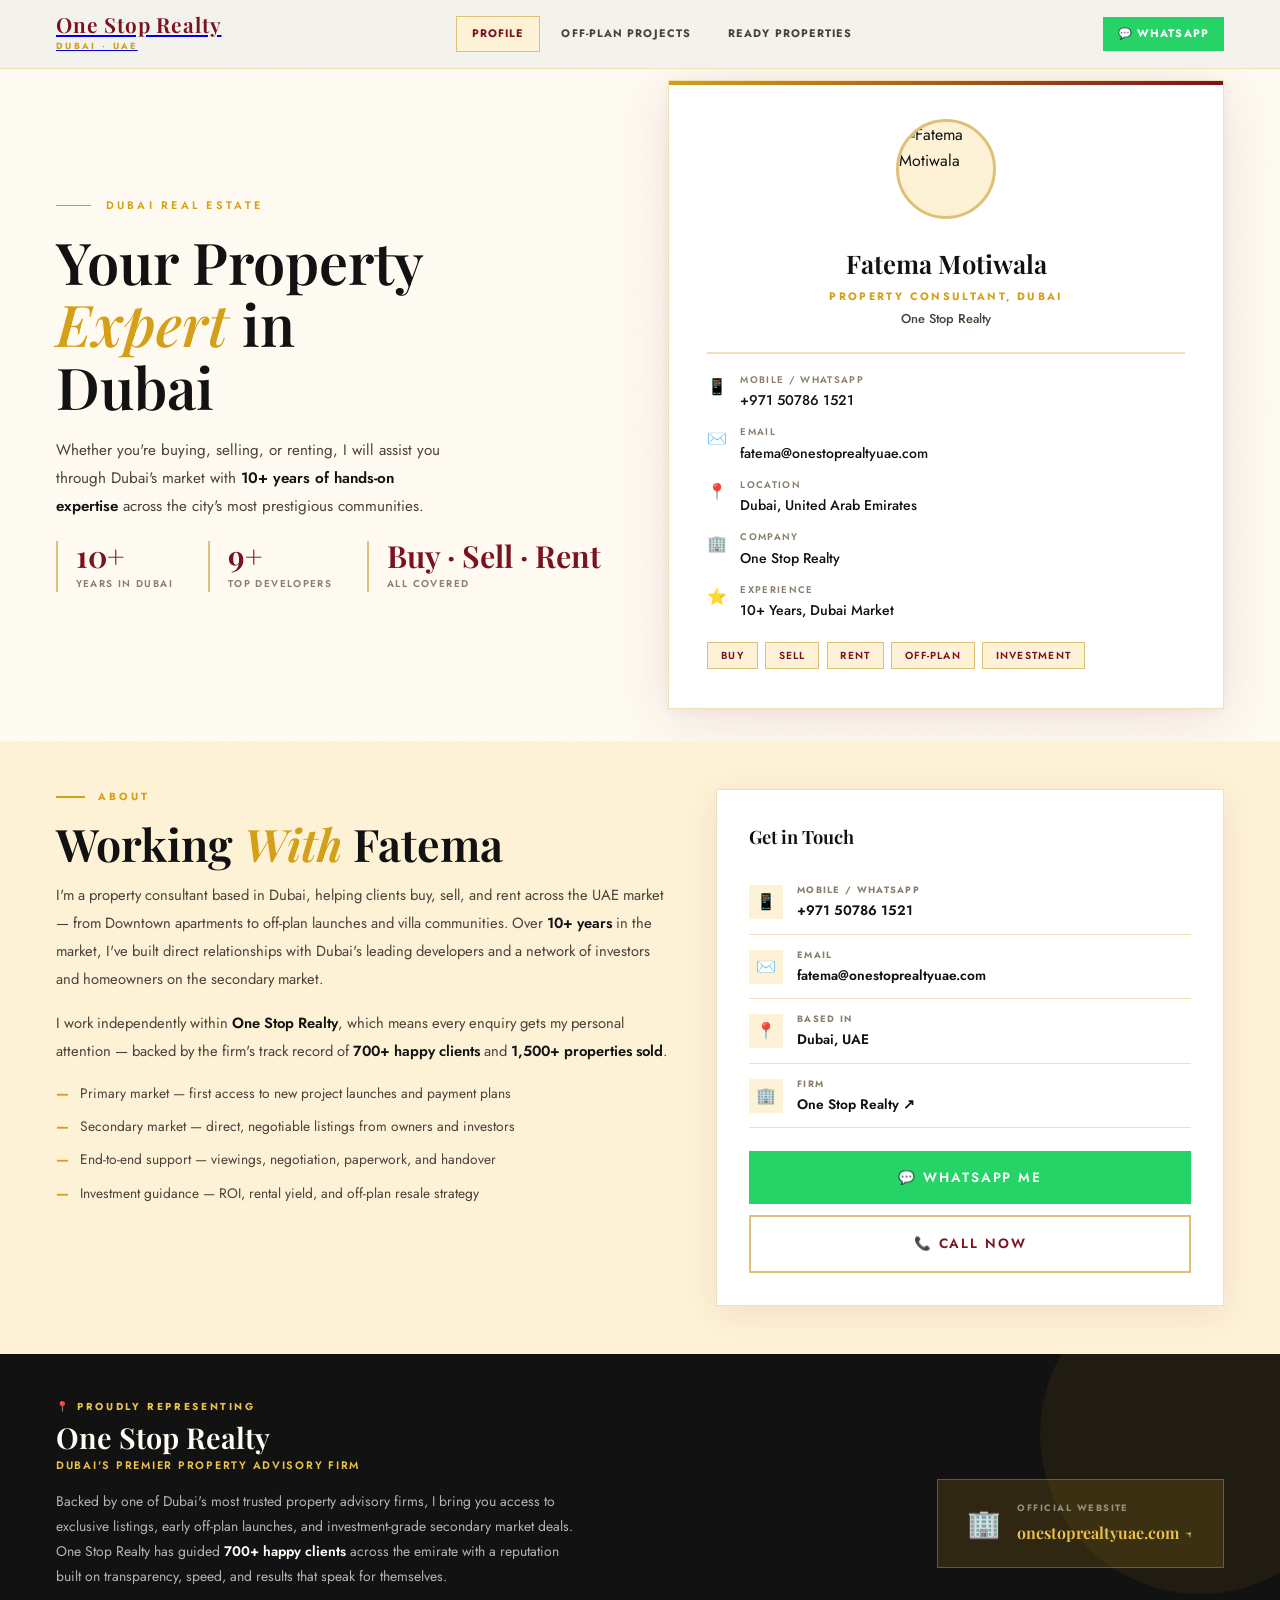
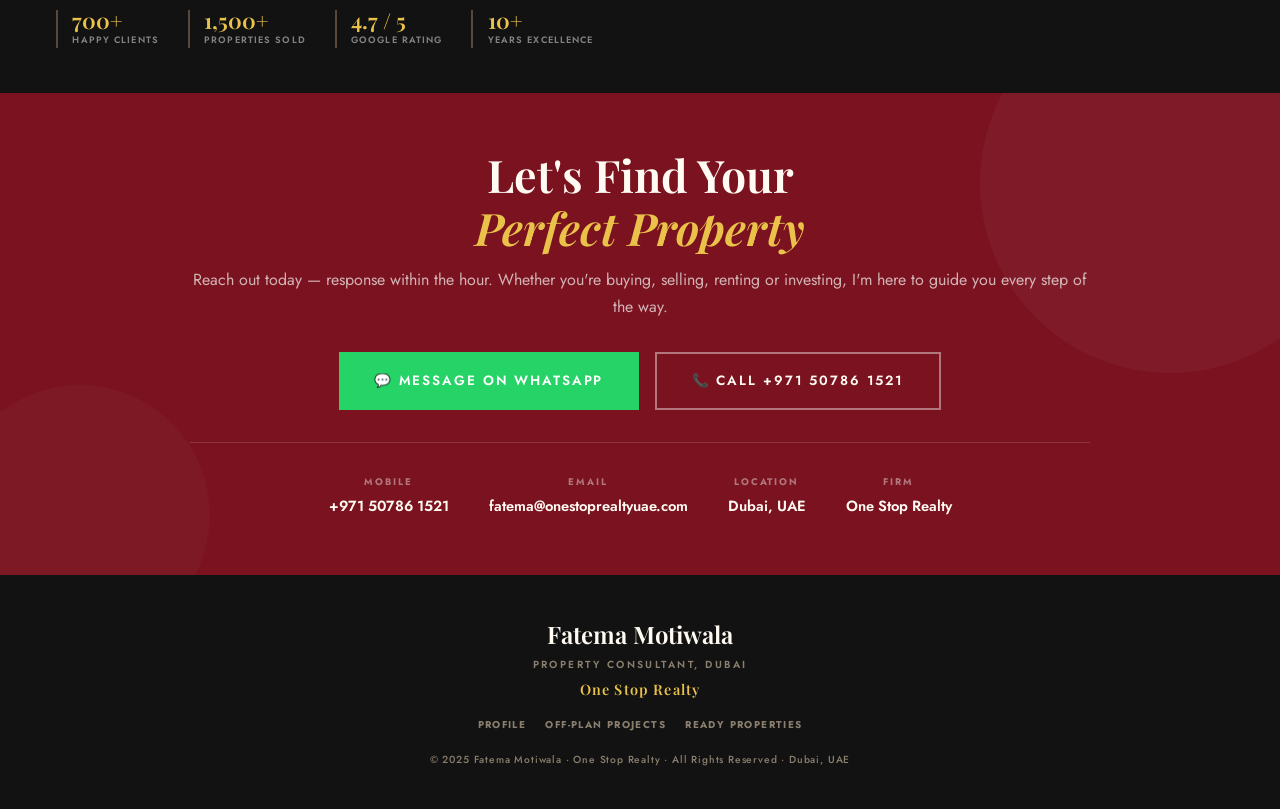
==== index.html @ 4e7e7cf7 "index.html" ====
<!DOCTYPE html>
<html lang="en">
<head>
<meta charset="UTF-8"/>
<meta name="viewport" content="width=device-width, initial-scale=1.0"/>
<title>Fatema Motiwala | Property Consultant, Dubai</title>
<link rel="stylesheet" href="styles.css"/>
</head>
<body>

<!-- NAV -->
<nav>
  <a href="index.html" class="nav-brand">
    <span class="nav-brand-name">One Stop Realty</span>
    <span class="nav-brand-sub">Dubai · UAE</span>
  </a>
  <ul class="nav-links">
    <li><a href="index.html" class="active">Profile</a></li>
    <li><a href="offplan.html">Off-Plan Projects</a></li>
    <li><a href="secondary.html">Ready Properties</a></li>
  </ul>
  <a href="https://wa.me/971507861521" target="_blank" class="nav-wa">💬 WhatsApp</a>
</nav>

<!-- HERO -->
<section style="position:relative;z-index:1;">
  <div class="hero">
    <div class="hero-left">
      <div class="eyebrow"><span class="eyebrow-line"></span>Dubai Real Estate</div>
      <h1>Your Property<br><em>Expert</em> in<br>Dubai</h1>
      <p class="hero-desc">
        Whether you're buying, selling, or renting, I will assist you through Dubai's market with
        <strong>10+ years of hands-on expertise</strong> across the city's most prestigious communities.
      </p>
      <div class="hero-stats">
        <div class="stat">
          <div class="stat-val">10+</div>
          <div class="stat-lbl">Years in Dubai</div>
        </div>
        <div class="stat">
          <div class="stat-val">9+</div>
          <div class="stat-lbl">Top Developers</div>
        </div>
        <div class="stat">
          <div class="stat-val">Buy · Sell · Rent</div>
          <div class="stat-lbl">All Covered</div>
        </div>
      </div>
    </div>
    <div class="profile-card">
      <div class="photo-wrap">
        <div class="photo-circle">
          <img src="FM 1.jpg" alt="Fatema Motiwala"/>
        </div>
      </div>
      <div class="card-name">Fatema Motiwala</div>
      <div class="card-title">Property Consultant, Dubai</div>
      <div class="card-company">One Stop Realty</div>
      <div class="card-divider"></div>
      <div class="card-row">
        <div class="card-icon">📱</div>
        <div>
          <div class="card-row-label">Mobile / WhatsApp</div>
          <div class="card-row-val"><a href="tel:+971507861521">+971 50786 1521</a></div>
        </div>
      </div>
      <div class="card-row">
        <div class="card-icon">✉️</div>
        <div>
          <div class="card-row-label">Email</div>
          <div class="card-row-val"><a href="mailto:fatema@onestoprealtyuae.com">fatema@onestoprealtyuae.com</a></div>
        </div>
      </div>
      <div class="card-row">
        <div class="card-icon">📍</div>
        <div>
          <div class="card-row-label">Location</div>
          <div class="card-row-val">Dubai, United Arab Emirates</div>
        </div>
      </div>
      <div class="card-row">
        <div class="card-icon">🏢</div>
        <div>
          <div class="card-row-label">Company</div>
          <div class="card-row-val">One Stop Realty</div>
        </div>
      </div>
      <div class="card-row">
        <div class="card-icon">⭐</div>
        <div>
          <div class="card-row-label">Experience</div>
          <div class="card-row-val">10+ Years, Dubai Market</div>
        </div>
      </div>
      <div class="spec-row">
        <span class="spec-tag">Buy</span>
        <span class="spec-tag">Sell</span>
        <span class="spec-tag">Rent</span>
        <span class="spec-tag">Off-Plan</span>
        <span class="spec-tag">Investment</span>
      </div>
    </div>
  </div>
</section>

<!-- ABOUT + CONTACT DETAIL -->
<div class="section-outer about-section">
  <div class="section-inner">
    <div class="about-grid">
      <div class="about-text">
        <div class="sec-eyebrow">About</div>
        <h2>Working <em>With</em> Fatema</h2>
        <p>I'm a property consultant based in Dubai, helping clients buy, sell, and rent across the UAE market — from Downtown apartments to off-plan launches and villa communities. Over <strong>10+ years</strong> in the market, I've built direct relationships with Dubai's leading developers and a network of investors and homeowners on the secondary market.</p>
        <p>I work independently within <strong>One Stop Realty</strong>, which means every enquiry gets my personal attention — backed by the firm's track record of <strong>700+ happy clients</strong> and <strong>1,500+ properties sold</strong>.</p>
        <ul class="about-list">
          <li>Primary market — first access to new project launches and payment plans</li>
          <li>Secondary market — direct, negotiable listings from owners and investors</li>
          <li>End-to-end support — viewings, negotiation, paperwork, and handover</li>
          <li>Investment guidance — ROI, rental yield, and off-plan resale strategy</li>
        </ul>
      </div>
      <div class="contact-card">
        <div class="contact-card-title">Get in Touch</div>
        <div class="contact-card-row">
          <div class="contact-card-icon">📱</div>
          <div>
            <div class="contact-card-label">Mobile / WhatsApp</div>
            <div class="contact-card-val"><a href="tel:+971507861521">+971 50786 1521</a></div>
          </div>
        </div>
        <div class="contact-card-row">
          <div class="contact-card-icon">✉️</div>
          <div>
            <div class="contact-card-label">Email</div>
            <div class="contact-card-val"><a href="mailto:fatema@onestoprealtyuae.com">fatema@onestoprealtyuae.com</a></div>
          </div>
        </div>
        <div class="contact-card-row">
          <div class="contact-card-icon">📍</div>
          <div>
            <div class="contact-card-label">Based In</div>
            <div class="contact-card-val">Dubai, UAE</div>
          </div>
        </div>
        <div class="contact-card-row">
          <div class="contact-card-icon">🏢</div>
          <div>
            <div class="contact-card-label">Firm</div>
            <div class="contact-card-val"><a href="https://onestoprealtyuae.com/about-us/" target="_blank" rel="noopener">One Stop Realty ↗</a></div>
          </div>
        </div>
        <div class="contact-card-btns">
          <a href="https://wa.me/971507861521?text=Hey%20Fatema!%20Found%20your%20profile%20%E2%80%94%20I%20think%20you're%20the%20right%20guy%20to%20find%20my%20dream%20home%20in%20Dubai!" target="_blank" class="btn-wa-lg" style="justify-content:center;">💬 WhatsApp Me</a>
          <a href="tel:+971507861521" class="btn-call-lg" style="justify-content:center;border-color:var(--border2);color:var(--mocha);">📞 Call Now</a>
        </div>
      </div>
    </div>
  </div>
</div>

<!-- COMPANY STRIP -->
<div class="nh-strip-outer">
  <div class="nh-strip-inner">
    <div class="nh-strip-left">
      <div class="nh-strip-eyebrow">📍 Proudly Representing</div>
      <div class="nh-strip-name">One Stop Realty</div>
      <div class="nh-strip-tagline">Dubai's Premier Property Advisory Firm</div>
      <p class="nh-strip-desc">
        Backed by one of Dubai's most trusted property advisory firms, I bring you access to exclusive listings, early off-plan launches, and investment-grade secondary market deals. One Stop Realty has guided <strong>700+ happy clients</strong> across the emirate with a reputation built on transparency, speed, and results that speak for themselves.
      </p>
      <div class="nh-strip-stats">
        <div class="nh-stat"><span class="nh-stat-val">700+</span><span class="nh-stat-lbl">Happy Clients</span></div>
        <div class="nh-stat"><span class="nh-stat-val">1,500+</span><span class="nh-stat-lbl">Properties Sold</span></div>
        <div class="nh-stat"><span class="nh-stat-val">4.7 / 5</span><span class="nh-stat-lbl">Google Rating</span></div>
        <div class="nh-stat"><span class="nh-stat-val">10+</span><span class="nh-stat-lbl">Years Excellence</span></div>
      </div>
    </div>
    <div>
      <a href="https://onestoprealtyuae.com/about-us/" target="_blank" rel="noopener" class="nh-strip-cta">
        <span class="nh-cta-icon">🏢</span>
        <div>
          <div class="nh-cta-label">Official Website</div>
          <div class="nh-cta-link">onestoprealtyuae.com ↗</div>
        </div>
      </a>
    </div>
  </div>
</div>

<!-- CONTACT -->
<div class="contact-strip" id="contact">
  <div class="contact-inner">
    <h2>Let's Find Your<br><em>Perfect Property</em></h2>
    <p>Reach out today — response within the hour. Whether you're buying, selling, renting or investing, I'm here to guide you every step of the way.</p>
    <div class="contact-btns">
      <a href="https://wa.me/971507861521?text=Hey%20Fatema!%20Found%20your%20profile%20%E2%80%94%20I%20think%20you're%20the%20right%20guy%20to%20find%20my%20dream%20home%20in%20Dubai!" target="_blank" class="btn-wa-lg">💬 Message on WhatsApp</a>
      <a href="tel:+971507861521" class="btn-call-lg">📞 Call +971 50786 1521</a>
    </div>
    <div class="contact-details-row">
      <div class="contact-detail-item">
        <div class="contact-detail-label">Mobile</div>
        <div class="contact-detail-val">+971 50786 1521</div>
      </div>
      <div class="contact-detail-item">
        <div class="contact-detail-label">Email</div>
        <div class="contact-detail-val">fatema@onestoprealtyuae.com</div>
      </div>
      <div class="contact-detail-item">
        <div class="contact-detail-label">Location</div>
        <div class="contact-detail-val">Dubai, UAE</div>
      </div>
      <div class="contact-detail-item">
        <div class="contact-detail-label">Firm</div>
        <div class="contact-detail-val">One Stop Realty</div>
      </div>
    </div>
  </div>
</div>

<!-- FOOTER -->
<footer>
  <div class="footer-name">Fatema Motiwala</div>
  <div class="footer-role">Property Consultant, Dubai</div>
  <div class="footer-company">One Stop Realty</div>
  <div class="footer-links">
    <a href="index.html">Profile</a>
    <a href="offplan.html">Off-Plan Projects</a>
    <a href="secondary.html">Ready Properties</a>
  </div>
  <div class="footer-copy">© 2025 Fatema Motiwala · One Stop Realty · All Rights Reserved · Dubai, UAE</div>
</footer>

<!-- MOBILE STICKY BUTTONS -->
<div class="mobile-sticky">
  <a href="https://wa.me/971507861521?text=Hey%20Fatema!%20Found%20your%20profile%20%E2%80%94%20I%20think%20you're%20the%20right%20guy%20to%20find%20my%20dream%20home%20in%20Dubai!" target="_blank" class="mob-btn mob-btn-wa">💬 WhatsApp</a>
  <a href="tel:+971507861521" class="mob-btn mob-btn-call">📞 Call</a>
</div>

</body>
</html>
---- styles.css ----
@import url('https://fonts.googleapis.com/css2?family=Playfair+Display:ital,wght@0,500;0,600;0,700;0,800;1,500;1,600&family=Jost:wght@400;500;600;700&display=swap');

:root {
  --bg:       #FFFBF2;
  --bg2:      #FDF1D6;
  --bg3:      #F8E2AC;
  --card:     #FFFFFF;
  --mocha:    #7A1220;
  --mocha2:   #570C17;
  --bronze:   #D4A017;
  --bronze2:  #EAC24A;
  --taupe:    #4A4238;
  --espresso: #121212;
  --sand:     #8A7F6E;
  --border:   #EFE0B8;
  --border2:  #DEC177;
  --text:     #121212;
  --muted:    #4A4238;
  --ready:    #B8860B;
  --offplan:  #7A1220;
}
*, *::before, *::after { box-sizing: border-box; margin: 0; padding: 0; }
html { scroll-behavior: smooth; }
body {
  background: var(--bg);
  color: var(--text);
  font-family: 'Jost', sans-serif;
  font-weight: 400;
  overflow-x: hidden;
  line-height: 1.6;
}
body::before {
  content: '';
  position: fixed; inset: 0; z-index: 0;
  background-image: url("data:image/svg+xml,%3Csvg xmlns='http://www.w3.org/2000/svg' width='300' height='300'%3E%3Cfilter id='n'%3E%3CfeTurbulence type='fractalNoise' baseFrequency='0.75' numOctaves='4' stitchTiles='stitch'/%3E%3C/filter%3E%3Crect width='300' height='300' filter='url(%23n)' opacity='0.02'/%3E%3C/svg%3E");
  pointer-events: none;
}

/* ── NAV ── */
nav {
  position: fixed; top: 0; left: 0; right: 0; z-index: 200;
  display: flex; justify-content: space-between; align-items: center;
  padding: 0.9rem 3.5rem;
  background: rgba(244,242,237,0.96);
  backdrop-filter: blur(16px);
  border-bottom: 1.5px solid var(--border);
  gap: 1rem;
}
.nav-brand { display: flex; flex-direction: column; }
.nav-brand-name {
  font-family: 'Playfair Display', serif;
  font-size: 1.3rem; font-weight: 650;
  color: var(--mocha); letter-spacing: 0.04em; line-height: 1;
  text-decoration: none;
}
.nav-brand-sub {
  font-size: 0.56rem; letter-spacing: 0.26em; text-transform: uppercase;
  color: var(--bronze); margin-top: 4px; font-weight: 700;
}
.nav-links {
  display: flex; align-items: center; gap: 0.4rem;
  list-style: none;
}
.nav-links a {
  display: inline-block;
  font-size: 0.68rem; letter-spacing: 0.1em; text-transform: uppercase;
  font-weight: 700; color: var(--taupe); text-decoration: none;
  padding: 0.5rem 0.9rem; border: 1.5px solid transparent;
  transition: all 0.2s; white-space: nowrap;
}
.nav-links a:hover { color: var(--bronze); }
.nav-links a.active {
  color: var(--mocha); border-color: var(--border2); background: var(--bg2);
}
.nav-wa {
  display: inline-flex; align-items: center; gap: 0.4rem;
  background: #25D366; color: #fff !important;
  padding: 0.5rem 0.95rem !important; text-decoration: none;
  font-size: 0.68rem; letter-spacing: 0.1em; text-transform: uppercase;
  font-weight: 700; border: none !important;
}
.nav-toggle { display: none; }

/* ── PAGE HEADER (non-hero pages) ── */
.page-header {
  max-width: 1280px; margin: 0 auto;
  padding: 7rem 3.5rem 1.5rem;
  text-align: center; position: relative; z-index: 1;
}
.page-header .eyebrow { justify-content: center; }
.page-header h1 {
  font-family: 'Playfair Display', serif;
  font-size: clamp(2.1rem, 4.5vw, 3.2rem);
  font-weight: 600; color: var(--espresso); margin-bottom: 0.8rem; line-height: 1.12;
}
.page-header h1 em { font-style: italic; color: var(--bronze); font-weight: 550; }
.page-header p {
  font-size: 0.92rem; color: var(--taupe); max-width: 560px; margin: 0 auto;
  line-height: 1.85;
}

/* ── HERO ── */
.hero {
  display: grid; grid-template-columns: 1fr 1fr;
  padding: 5rem 3.5rem 2rem;
  gap: 3.5rem; max-width: 1280px; margin: 0 auto;
  align-items: center; position: relative; z-index: 1;
}
.hero-left { display: flex; flex-direction: column; }
.eyebrow {
  display: flex; align-items: center; gap: 0.9rem;
  font-size: 0.68rem; letter-spacing: 0.3em; text-transform: uppercase;
  color: var(--bronze); margin-bottom: 1rem; font-weight: 600;
  animation: fadeUp 0.7s 0.1s ease both;
}
.eyebrow-line { width: 2.2rem; height: 1.5px; background: var(--bronze); }
h1 {
  font-family: 'Playfair Display', serif;
  font-size: clamp(2.5rem, 4.5vw, 4.2rem);
  font-weight: 600; line-height: 1.08; color: var(--espresso);
  margin-bottom: 1.2rem;
  animation: fadeUp 0.7s 0.2s ease both;
}
h1 em { font-style: italic; color: var(--bronze); font-weight: 550; }
.hero-desc {
  font-size: 0.95rem; color: var(--taupe); font-weight: 400;
  line-height: 1.85; max-width: 400px; margin-bottom: 1.3rem;
  animation: fadeUp 0.7s 0.3s ease both;
}
.hero-desc strong { color: var(--espresso); font-weight: 600; }
.hero-stats {
  display: flex; gap: 2.2rem;
  animation: fadeUp 0.7s 0.4s ease both;
}
.stat { border-left: 2.5px solid var(--border2); padding-left: 1.1rem; }
.stat-val {
  font-family: 'Playfair Display', serif;
  font-size: 1.9rem; color: var(--mocha); font-weight: 650; line-height: 1;
}
.stat-lbl {
  font-size: 0.62rem; letter-spacing: 0.14em; text-transform: uppercase;
  color: var(--sand); margin-top: 0.3rem; font-weight: 600;
}

/* ── PROFILE CARD ── */
.profile-card {
  background: var(--card);
  border: 1.5px solid var(--border);
  padding: 2.4rem;
  box-shadow: 0 10px 56px rgba(122,18,32,0.11), 0 2px 14px rgba(122,18,32,0.06);
  position: relative;
  animation: fadeUp 0.9s 0.35s ease both;
}
.profile-card::before {
  content: '';
  position: absolute; top: 0; left: 0; right: 0; height: 4px;
  background: linear-gradient(90deg, var(--bronze), var(--mocha));
}
.photo-wrap { display: flex; justify-content: center; margin-bottom: 1.5rem; }
.photo-circle {
  width: 100px; height: 100px; border-radius: 50%;
  background: var(--bg2); border: 3px solid var(--border2);
  overflow: hidden;
}
.photo-circle img { width: 100%; height: 100%; object-fit: cover; }
.card-name {
  font-family: 'Playfair Display', serif;
  font-size: 1.6rem; font-weight: 650;
  text-align: center; color: var(--espresso); margin-bottom: 0.25rem;
}
.card-title {
  font-size: 0.67rem; letter-spacing: 0.22em; text-transform: uppercase;
  color: var(--bronze); text-align: center; font-weight: 700; margin-bottom: 0.25rem;
}
.card-company {
  font-size: 0.8rem; color: var(--taupe); font-weight: 500;
  text-align: center; margin-bottom: 1.4rem;
}
.card-divider { height: 1.5px; background: var(--border); margin: 0 0 1.2rem; }
.card-row { display: flex; align-items: flex-start; gap: 0.8rem; margin-bottom: 0.85rem; }
.card-icon { font-size: 1rem; flex-shrink: 0; margin-top: 1px; }
.card-row-label {
  font-size: 0.6rem; letter-spacing: 0.14em; text-transform: uppercase;
  color: var(--sand); margin-bottom: 1px; font-weight: 600;
}
.card-row-val { font-size: 0.88rem; color: var(--espresso); font-weight: 500; }
.card-row-val a { color: inherit; text-decoration: none; }
.card-row-val a:hover { color: var(--bronze); }
.spec-row { display: flex; flex-wrap: wrap; gap: 0.45rem; margin-top: 1.3rem; }
.spec-tag {
  background: var(--bg2); border: 1.5px solid var(--border2);
  color: var(--mocha); padding: 0.27rem 0.8rem;
  font-size: 0.64rem; letter-spacing: 0.12em;
  text-transform: uppercase; font-weight: 600;
}

/* ── ABOUT / BIO ── */
.about-section { background: var(--bg2); }
.about-grid { display: grid; grid-template-columns: 1.1fr 0.9fr; gap: 2.5rem; align-items: start; }
.about-text p { font-size: 0.92rem; color: var(--taupe); line-height: 1.9; margin-bottom: 1rem; }
.about-text p strong { color: var(--espresso); font-weight: 600; }
.about-list { list-style: none; display: flex; flex-direction: column; gap: 0.7rem; margin-top: 1rem; }
.about-list li {
  display: flex; align-items: flex-start; gap: 0.7rem;
  font-size: 0.86rem; color: var(--taupe); line-height: 1.6;
}
.about-list li::before { content: '—'; color: var(--bronze); font-weight: 700; flex-shrink: 0; }
.contact-card {
  background: var(--card); border: 1.5px solid var(--border);
  padding: 2rem; box-shadow: 0 8px 32px rgba(122,18,32,0.08);
}
.contact-card-title {
  font-family: 'Playfair Display', serif; font-size: 1.15rem; font-weight: 650;
  color: var(--espresso); margin-bottom: 1.2rem;
}
.contact-card-row {
  display: flex; align-items: center; gap: 0.85rem;
  padding: 0.8rem 0; border-bottom: 1px solid var(--border);
}
.contact-card-row:last-of-type { border-bottom: none; }
.contact-card-icon {
  width: 34px; height: 34px; flex-shrink: 0;
  display: flex; align-items: center; justify-content: center;
  background: var(--bg2); font-size: 1rem;
}
.contact-card-label {
  font-size: 0.58rem; letter-spacing: 0.14em; text-transform: uppercase;
  color: var(--sand); font-weight: 700; margin-bottom: 1px;
}
.contact-card-val { font-size: 0.86rem; color: var(--espresso); font-weight: 600; }
.contact-card-val a { color: inherit; text-decoration: none; }
.contact-card-val a:hover { color: var(--bronze); }
.contact-card-btns { display: flex; flex-direction: column; gap: 0.7rem; margin-top: 1.4rem; }

/* ── SECTION SHARED ── */
.section-outer { position: relative; z-index: 1; }
.section-inner { max-width: 1280px; margin: 0 auto; padding: 3rem 3.5rem; }
.sec-eyebrow {
  display: flex; align-items: center; gap: 0.8rem;
  font-size: 0.65rem; letter-spacing: 0.3em; text-transform: uppercase;
  color: var(--bronze); margin-bottom: 0.8rem; font-weight: 700;
}
.sec-eyebrow::before { content: ''; width: 1.8rem; height: 1.5px; background: var(--bronze); }
h2 {
  font-family: 'Playfair Display', serif;
  font-size: clamp(1.8rem, 3.5vw, 2.8rem);
  font-weight: 650; color: var(--espresso);
  line-height: 1.18; margin-bottom: 0.7rem;
}
h2 em { font-style: italic; color: var(--bronze); }
.sec-subtitle {
  font-size: 0.92rem; color: var(--taupe); font-weight: 400;
  line-height: 1.85; margin-bottom: 1.5rem; max-width: 540px;
}

/* ── FILTER BAR ── */
.filter-bar {
  display: flex; align-items: center; justify-content: space-between;
  flex-wrap: nowrap; gap: 0.9rem; margin-bottom: 1.4rem;
}
.filter-left { display: flex; align-items: center; gap: 0.8rem; flex-shrink: 0; }

.filter-dropdown-wrap { position: relative; }
.filter-main-btn {
  display: flex; align-items: center; gap: 0.55rem;
  background: var(--card); border: 1.5px solid var(--border2);
  color: var(--mocha); font-family: 'Jost', sans-serif;
  font-size: 0.75rem; letter-spacing: 0.12em; text-transform: uppercase;
  font-weight: 700; padding: 0.58rem 1.1rem; cursor: pointer;
  transition: border-color 0.2s; white-space: nowrap;
}
.filter-main-btn:hover { border-color: var(--bronze); }
.filter-main-btn .arrow {
  display: inline-block; width: 0; height: 0;
  border-left: 4px solid transparent; border-right: 4px solid transparent;
  border-top: 5px solid var(--bronze); margin-left: 0.2rem;
  transition: transform 0.2s;
}
.filter-main-btn.open .arrow { transform: rotate(180deg); }
.filter-panel {
  display: none; position: absolute; top: calc(100% + 4px); left: 0;
  background: var(--card); border: 1.5px solid var(--border2);
  padding: 1rem 1.1rem; z-index: 100; min-width: 340px;
  box-shadow: 0 8px 28px rgba(122,18,32,0.1);
}
.filter-panel.open { display: block; }
.filter-group { margin-bottom: 0.9rem; }
.filter-group:last-child { margin-bottom: 0; }
.filter-group-label {
  font-size: 0.59rem; letter-spacing: 0.16em; text-transform: uppercase;
  color: var(--sand); font-weight: 700; margin-bottom: 0.45rem; display: block;
}
.filter-chips { display: flex; flex-wrap: wrap; gap: 0.35rem; }
.chip {
  padding: 0.38rem 0.85rem; border: 1.5px solid var(--border2);
  background: transparent; color: var(--taupe);
  font-family: 'Jost', sans-serif; font-size: 0.68rem;
  letter-spacing: 0.1em; text-transform: uppercase;
  cursor: pointer; font-weight: 600; transition: all 0.18s;
}
.chip:hover { border-color: var(--bronze); color: var(--bronze); }
.chip.active { background: var(--mocha); color: #fff; border-color: var(--mocha); }

/* ── CURRENCY TOGGLE ── */
.currency-inline { display: flex; align-items: center; gap: 0.5rem; flex-shrink: 0; }
.currency-label {
  font-size: 0.64rem; letter-spacing: 0.16em; text-transform: uppercase;
  color: var(--sand); font-weight: 700; white-space: nowrap;
}
.currency-toggle { display: flex; border: 1.5px solid var(--border2); overflow: hidden; flex-shrink: 0; }
.cur-btn {
  padding: 0.42rem 0.8rem; background: transparent; color: var(--taupe);
  font-family: 'Jost', sans-serif; font-size: 0.68rem;
  letter-spacing: 0.1em; text-transform: uppercase;
  cursor: pointer; font-weight: 700; border: none;
  border-right: 1.5px solid var(--border2);
  transition: all 0.2s; white-space: nowrap;
}
.cur-btn:last-child { border-right: none; }
.cur-btn:hover { background: var(--bg3); color: var(--bronze); }
.cur-btn.active { background: var(--mocha); color: #fff; }
.rate-note {
  font-size: 0.61rem; color: var(--sand); font-weight: 400;
  font-style: italic; display: flex; align-items: center; gap: 0.28rem;
  white-space: nowrap;
}
.rate-dot { width: 6px; height: 6px; border-radius: 50%; background: #4caf50; display: inline-block; flex-shrink: 0; }
.rate-dot.stale { background: var(--bronze); }

/* ── SEARCH BAR ── */
.search-bar-wrap {
  background: var(--card);
  border: 1.5px solid var(--border2);
  padding: 0.7rem 1rem;
  display: flex; gap: 0.7rem;
  align-items: center; margin-bottom: 1rem;
}
.search-input {
  flex: 1 1 0;
  background: var(--bg2); border: 1.5px solid var(--border);
  color: var(--espresso); font-family: 'Jost', sans-serif;
  font-size: 0.82rem; padding: 0.55rem 1rem; font-weight: 500;
  outline: none; transition: border-color 0.2s; min-width: 0;
}
.search-input::placeholder { color: var(--sand); font-weight: 400; }
.search-input:focus { border-color: var(--bronze); }
.search-results-count {
  font-size: 0.72rem; color: var(--sand); font-weight: 600;
  letter-spacing: 0.08em; white-space: nowrap; flex-shrink: 0;
}

/* ── DEVELOPERS ── */
.dev-section { background: var(--bg2); }
.dev-grid { display: grid; grid-template-columns: repeat(4, 1fr); gap: 1.1rem; }
.dev-card {
  background: var(--card); border: 1.5px solid var(--border);
  padding: 1.6rem 1.4rem; position: relative; overflow: hidden;
  transition: box-shadow 0.3s, transform 0.3s, border-color 0.3s;
  text-decoration: none; display: flex; flex-direction: column; color: inherit; cursor: pointer;
}
.dev-card:hover {
  box-shadow: 0 12px 36px rgba(122,18,32,0.13);
  transform: translateY(-4px); border-color: var(--bronze);
}
.dev-card::after {
  content: attr(data-num);
  position: absolute; bottom: -0.5rem; right: 0.8rem;
  font-family: 'Playfair Display', serif;
  font-size: 4.5rem; color: rgba(212,160,23,0.07);
  line-height: 1; pointer-events: none; user-select: none; font-weight: 650;
}
.dev-icon { font-size: 1.4rem; margin-bottom: 0.7rem; }
.dev-name {
  font-family: 'Playfair Display', serif;
  font-size: 1.05rem; font-weight: 650; color: var(--mocha); margin-bottom: 0.2rem;
}
.dev-visit {
  font-size: 0.58rem; letter-spacing: 0.12em; text-transform: uppercase;
  color: var(--bronze); font-weight: 700; margin-bottom: 0.3rem;
  opacity: 0; transition: opacity 0.2s;
  display: flex; align-items: center; gap: 0.3rem;
}
.dev-card:hover .dev-visit { opacity: 1; }
.dev-type {
  font-size: 0.6rem; letter-spacing: 0.16em; text-transform: uppercase;
  color: var(--bronze); margin-bottom: 0.7rem; font-weight: 700;
}
.dev-desc { font-size: 0.8rem; color: var(--taupe); line-height: 1.75; font-weight: 400; }
.dev-areas { display: flex; flex-wrap: wrap; gap: 0.35rem; margin-top: 0.9rem; }
.area-pill {
  font-size: 0.58rem; letter-spacing: 0.08em; text-transform: uppercase;
  color: var(--taupe); background: var(--bg2); border: 1px solid var(--border2);
  padding: 0.2rem 0.55rem; font-weight: 600;
}
.dev-newproj { margin-top: auto; padding-top: 0.85rem; margin-top: 0.9rem; border-top: 1.5px dashed var(--border2); }
.dev-newproj-label {
  font-size: 0.56rem; letter-spacing: 0.14em; text-transform: uppercase;
  color: var(--mocha); font-weight: 700; margin-bottom: 0.3rem;
  display: flex; align-items: center; gap: 0.3rem;
}
.dev-newproj-list { font-size: 0.73rem; color: var(--taupe); line-height: 1.55; font-weight: 500; }

/* ── BADGES ── */
.badge {
  display: inline-block; padding: 0.2rem 0.65rem;
  font-size: 0.58rem; letter-spacing: 0.1em;
  text-transform: uppercase; font-weight: 700;
}
.badge-sell      { background: rgba(122,18,32,0.1);   color: var(--mocha);  }
.badge-rent      { background: rgba(212,160,23,0.13);  color: var(--bronze); }
.badge-offplan   { background: rgba(212,160,23,0.15);  color: #9c7a10;       }
.badge-vacant    { background: rgba(80,140,200,0.1);  color: #3a6a9a;       }
.badge-rented    { background: rgba(200,140,80,0.12); color: #8a5a20;       }
.badge-distress  { background: rgba(180,60,60,0.1);   color: #7A1220;       }
.badge-ready     { background: rgba(122,18,32,0.13);  color: var(--mocha);  }

/* ── LISTINGS GRID ── */
.listings-section { background: var(--bg); }
.primary-grid, .sec-grid { display: grid; grid-template-columns: repeat(4, 1fr); gap: 1rem; }

.prop-card {
  background: var(--card); border: 1.5px solid var(--border);
  border-left: 4px solid var(--border2);
  padding: 1.1rem 1.1rem 0.9rem;
  position: relative; overflow: hidden;
  transition: box-shadow 0.25s, transform 0.25s, border-color 0.25s;
  display: flex; flex-direction: column;
}
.prop-card:hover {
  box-shadow: 0 8px 28px rgba(122,18,32,0.12);
  transform: translateY(-3px); border-color: var(--bronze);
}
.prop-card.status-ready { border-left-color: var(--ready); }
.prop-card.status-offplan { border-left-color: var(--offplan); border-left-style: dashed; }
.prop-status-tag {
  display: inline-flex; align-items: center; gap: 0.3rem;
  font-size: 0.56rem; letter-spacing: 0.1em; text-transform: uppercase;
  font-weight: 700; margin-bottom: 0.4rem;
}
.prop-status-tag.ready { color: var(--ready); }
.prop-status-tag.offplan { color: var(--offplan); }
.prop-card.hot::after {
  content: '🔥 Hot';
  position: absolute; top: 8px; right: 0;
  background: var(--bronze); color: #fff;
  font-size: 0.55rem; letter-spacing: 0.1em; text-transform: uppercase;
  font-weight: 700; padding: 0.18rem 0.6rem;
}
.prop-card.urgent::after {
  content: '⚡ Urgent';
  position: absolute; top: 8px; right: 0;
  background: #7A1220; color: #fff;
  font-size: 0.55rem; letter-spacing: 0.1em; text-transform: uppercase;
  font-weight: 700; padding: 0.18rem 0.6rem;
}
.prop-card-head {
  display: flex; justify-content: space-between; align-items: flex-start;
  gap: 0.4rem; margin-bottom: 0.5rem;
}
.prop-card-name {
  font-family: 'Playfair Display', serif;
  font-size: 0.88rem; font-weight: 650; color: var(--espresso);
  line-height: 1.25; flex: 1; padding-right: 0.3rem;
}
.prop-card-area {
  font-size: 0.6rem; letter-spacing: 0.12em; text-transform: uppercase;
  color: var(--bronze); font-weight: 700; margin-bottom: 0.55rem;
}
.prop-inline { display: flex; flex-wrap: wrap; gap: 0.3rem 0.7rem; margin-bottom: 0.55rem; }
.prop-inline-item {
  font-size: 0.72rem; color: var(--taupe); font-weight: 500;
  display: flex; align-items: center; gap: 0.22rem;
}
.prop-inline-item span { color: var(--espresso); font-weight: 600; }
.prop-note {
  font-size: 0.7rem; color: var(--taupe); line-height: 1.55;
  margin-bottom: 0.55rem; font-style: italic;
  border-left: 2px solid var(--border2); padding-left: 0.5rem;
}
.prop-price-row {
  display: flex; justify-content: space-between; align-items: flex-end;
  gap: 0.4rem; margin-top: auto; padding-top: 0.55rem;
  border-top: 1px solid var(--border);
}
.prop-price {
  font-family: 'Playfair Display', serif;
  font-size: 1rem; font-weight: 650; color: var(--mocha); line-height: 1.2;
}
.prop-price-conv { font-size: 0.65rem; color: var(--sand); font-weight: 500; margin-top: 1px; }
.prop-enquire {
  display: inline-flex; align-items: center; gap: 0.3rem;
  background: #25D366; color: #fff; padding: 0.42rem 0.85rem;
  text-decoration: none; font-size: 0.65rem; letter-spacing: 0.08em;
  text-transform: uppercase; font-weight: 700;
  transition: background 0.22s, transform 0.18s; white-space: nowrap; flex-shrink: 0;
}
.prop-enquire:hover { background: #1cb85a; transform: translateY(-1px); }
.sec-empty {
  grid-column: 1/-1; text-align: center;
  padding: 2.5rem; color: var(--sand); font-weight: 500; font-size: 0.88rem;
}
.availability-note {
  margin-top: 1.5rem; text-align: center;
  font-size: 0.75rem; font-weight: 500;
  letter-spacing: 0.04em; color: var(--sand);
  padding-top: 1rem; font-style: italic;
  border-top: 1px solid var(--border);
}
.more-properties-banner {
  margin-top: 2rem; background: var(--card);
  border: 1.5px solid var(--border2); border-left: 4px solid var(--bronze);
  padding: 1.3rem 1.8rem;
  display: flex; align-items: center; justify-content: space-between;
  gap: 1.2rem; flex-wrap: wrap;
}
.more-prop-title {
  font-family: 'Playfair Display', serif;
  font-size: 1.05rem; font-weight: 650; color: var(--espresso); margin-bottom: 0.25rem;
}
.more-prop-sub { font-size: 0.8rem; color: var(--taupe); font-weight: 400; line-height: 1.55; }
.more-prop-sub strong { color: var(--mocha); font-weight: 600; }
.btn-more-props {
  display: inline-flex; align-items: center; gap: 0.55rem;
  background: #25D366; color: #fff;
  padding: 0.8rem 1.6rem; text-decoration: none;
  font-size: 0.76rem; letter-spacing: 0.12em; text-transform: uppercase;
  font-weight: 700; white-space: nowrap;
  transition: background 0.3s, transform 0.2s; flex-shrink: 0;
}
.btn-more-props:hover { background: #1cb85a; transform: translateY(-2px); }

/* ── CONTACT ── */
.contact-strip { background: var(--mocha); padding: 3.5rem 3.5rem; position: relative; z-index: 1; overflow: hidden; }
.contact-strip::before {
  content: ''; position: absolute; right: -80px; top: -100px;
  width: 380px; height: 380px; border-radius: 50%;
  background: rgba(255,255,255,0.04); pointer-events: none;
}
.contact-strip::after {
  content: ''; position: absolute; left: -50px; bottom: -70px;
  width: 260px; height: 260px; border-radius: 50%;
  background: rgba(255,255,255,0.025); pointer-events: none;
}
.contact-inner { max-width: 900px; margin: 0 auto; text-align: center; position: relative; z-index: 2; }
.contact-inner h2 { color: var(--bg); margin-bottom: 0.7rem; font-size: clamp(1.8rem, 3.5vw, 2.8rem); }
.contact-inner h2 em { color: var(--bronze2); font-style: italic; }
.contact-inner p {
  color: rgba(244,242,237,0.72); font-size: 1rem;
  font-weight: 400; margin-bottom: 2rem; line-height: 1.7;
}
.contact-btns { display: flex; gap: 1rem; flex-wrap: wrap; justify-content: center; }
.btn-wa-lg {
  display: inline-flex; align-items: center; gap: 0.65rem;
  background: #25D366; color: #fff;
  padding: 1rem 2.2rem; text-decoration: none;
  font-size: 0.84rem; letter-spacing: 0.14em; text-transform: uppercase;
  font-weight: 600; transition: all 0.3s;
}
.btn-wa-lg:hover { background: #1cb85a; transform: translateY(-2px); }
.btn-call-lg {
  display: inline-flex; align-items: center; gap: 0.65rem;
  background: transparent; color: var(--bg);
  border: 2px solid rgba(244,242,237,0.45);
  padding: 1rem 2.2rem; text-decoration: none;
  font-size: 0.84rem; letter-spacing: 0.14em; text-transform: uppercase;
  font-weight: 600; transition: all 0.3s;
}
.btn-call-lg:hover { border-color: var(--bg); transform: translateY(-2px); }
.contact-details-row {
  display: flex; justify-content: center; gap: 2.5rem; flex-wrap: wrap;
  margin-top: 2rem; padding-top: 2rem;
  border-top: 1px solid rgba(244,242,237,0.15);
}
.contact-detail-item { text-align: center; }
.contact-detail-label {
  font-size: 0.6rem; letter-spacing: 0.2em; text-transform: uppercase;
  color: rgba(244,242,237,0.45); font-weight: 700; margin-bottom: 0.3rem;
}
.contact-detail-val { font-size: 0.92rem; color: var(--bg); font-weight: 600; }

/* ── COMPANY STRIP ── */
.nh-strip-outer { background: var(--espresso); position: relative; z-index: 1; overflow: hidden; }
.nh-strip-outer::before {
  content: ''; position: absolute; right: -80px; top: -80px;
  width: 320px; height: 320px; border-radius: 50%;
  background: rgba(212,160,23,0.07); pointer-events: none;
}
.nh-strip-inner {
  max-width: 1280px; margin: 0 auto;
  padding: 2.8rem 3.5rem;
  display: flex; align-items: center; justify-content: space-between;
  gap: 3rem; flex-wrap: wrap; position: relative; z-index: 2;
}
.nh-strip-eyebrow {
  font-size: 0.63rem; letter-spacing: 0.26em; text-transform: uppercase;
  color: var(--bronze2); font-weight: 700; margin-bottom: 0.45rem;
}
.nh-strip-name {
  font-family: 'Playfair Display', serif;
  font-size: 1.8rem; font-weight: 650; color: var(--bg);
  line-height: 1.1; margin-bottom: 0.22rem;
}
.nh-strip-tagline {
  font-size: 0.68rem; letter-spacing: 0.16em; text-transform: uppercase;
  color: var(--bronze2); font-weight: 600; margin-bottom: 0.9rem;
}
.nh-strip-desc {
  font-size: 0.87rem; color: rgba(244,242,237,0.72);
  line-height: 1.8; max-width: 520px; margin-bottom: 1.3rem;
}
.nh-strip-desc strong { color: var(--bg); font-weight: 600; }
.nh-strip-stats { display: flex; gap: 1.8rem; flex-wrap: wrap; }
.nh-stat { display: flex; flex-direction: column; gap: 0.12rem; border-left: 2px solid rgba(204,155,114,0.4); padding-left: 0.9rem; }
.nh-stat-val { font-family: 'Playfair Display', serif; font-size: 1.35rem; font-weight: 650; color: var(--bronze2); line-height: 1; }
.nh-stat-lbl { font-size: 0.58rem; letter-spacing: 0.12em; text-transform: uppercase; color: rgba(244,242,237,0.5); font-weight: 600; }
.nh-strip-cta {
  display: flex; align-items: center; gap: 1rem;
  background: rgba(212,160,23,0.15);
  border: 1.5px solid rgba(212,160,23,0.4);
  padding: 1.3rem 1.8rem; text-decoration: none;
  transition: background 0.3s, border-color 0.3s, transform 0.2s;
}
.nh-strip-cta:hover { background: rgba(212,160,23,0.25); border-color: var(--bronze2); transform: translateY(-2px); }
.nh-cta-icon { font-size: 1.7rem; }
.nh-cta-label { font-size: 0.58rem; letter-spacing: 0.16em; text-transform: uppercase; color: rgba(244,242,237,0.5); font-weight: 700; margin-bottom: 0.25rem; }
.nh-cta-link { font-family: 'Playfair Display', serif; font-size: 1rem; font-weight: 650; color: var(--bronze2); }

/* ── FOOTER ── */
footer { background: var(--espresso); padding: 2.5rem 3.5rem; position: relative; z-index: 1; text-align: center; }
.footer-name { font-family: 'Playfair Display', serif; font-size: 1.5rem; font-weight: 650; color: var(--bg); margin-bottom: 0.25rem; }
.footer-role { font-size: 0.64rem; letter-spacing: 0.24em; text-transform: uppercase; color: var(--sand); margin-bottom: 0.3rem; font-weight: 600; }
.footer-company { font-family: 'Playfair Display', serif; font-size: 0.9rem; font-weight: 600; color: var(--bronze2); letter-spacing: 0.08em; margin-bottom: 0.4rem; }
.footer-links { display: flex; justify-content: center; gap: 1.2rem; margin: 1rem 0 0.5rem; flex-wrap: wrap; }
.footer-links a {
  font-size: 0.62rem; letter-spacing: 0.14em; text-transform: uppercase;
  color: var(--sand); text-decoration: none; font-weight: 700;
}
.footer-links a:hover { color: var(--bronze2); }
.footer-copy { font-size: 0.64rem; letter-spacing: 0.08em; color: var(--sand); font-weight: 500; margin-top: 1.2rem; }

/* ── MOBILE STICKY ── */
.mobile-sticky {
  display: none;
  position: fixed; bottom: 0; left: 0; right: 0; z-index: 300;
  grid-template-columns: 1fr 1fr;
  border-top: 1.5px solid var(--border);
}
.mob-btn {
  display: flex; align-items: center; justify-content: center; gap: 0.5rem;
  padding: 1rem; text-decoration: none;
  font-size: 0.78rem; letter-spacing: 0.12em; text-transform: uppercase; font-weight: 600;
}
.mob-btn-wa   { background: #25D366; color: #fff; }
.mob-btn-call { background: var(--mocha); color: #fff; }

@keyframes fadeUp { from { opacity: 0; transform: translateY(22px); } to { opacity: 1; transform: translateY(0); } }

/* ── RESPONSIVE ── */
@media (max-width: 1200px) {
  .primary-grid, .sec-grid { grid-template-columns: repeat(3, 1fr); }
}
@media (max-width: 1024px) {
  .hero { grid-template-columns: 1fr; gap: 2rem; padding: 5.5rem 2rem 2rem; }
  .about-grid { grid-template-columns: 1fr; }
  .dev-grid { grid-template-columns: repeat(2, 1fr); }
  .section-inner { padding: 2.5rem 2rem; }
  .nh-strip-inner { padding: 2.2rem 2rem; }
  nav { padding: 1rem 1.4rem; }
  .primary-grid, .sec-grid { grid-template-columns: repeat(2, 1fr); }
  .filter-panel { min-width: 300px; }
  .page-header { padding: 6.5rem 2rem 1.5rem; }
  .nav-links a span.nav-text-full { display: none; }
}

@media (max-width: 768px) {
  nav { padding: 0.85rem 1.1rem; flex-wrap: wrap; }
  .nav-brand-name { font-size: 1.05rem; }
  .nav-brand-sub { font-size: 0.5rem; }
  .nav-links { gap: 0.25rem; order: 3; width: 100%; justify-content: center; margin-top: 0.6rem; }
  .nav-links a { padding: 0.42rem 0.6rem; font-size: 0.62rem; }
  .nav-wa { display: none; }

  .hero { grid-template-columns: 1fr; padding: 6.5rem 1.2rem 1.5rem; gap: 1.8rem; }
  h1 { font-size: clamp(2rem, 8vw, 3rem); margin-bottom: 1rem; }
  .hero-desc { font-size: 0.88rem; max-width: 100%; margin-bottom: 1rem; }
  .hero-stats { gap: 1rem; flex-wrap: wrap; }
  .stat-val { font-size: 1.5rem; }

  .profile-card { padding: 1.6rem 1.2rem; }
  .card-name { font-size: 1.35rem; }

  .page-header { padding: 8rem 1.2rem 1.2rem; }

  .section-inner { padding: 2rem 1.2rem; }
  h2 { font-size: clamp(1.5rem, 6vw, 2.2rem); }
  .sec-subtitle { font-size: 0.85rem; max-width: 100%; }

  .dev-grid { grid-template-columns: 1fr; gap: 0.8rem; }
  .dev-card { padding: 1.2rem 1rem; }

  .search-bar-wrap { padding: 0.6rem 0.8rem; gap: 0.5rem; }
  .search-input { font-size: 0.8rem; padding: 0.5rem 0.8rem; }

  .filter-bar { flex-direction: column; align-items: stretch; gap: 0.75rem; }
  .filter-left { display: flex; flex-direction: row; align-items: center; gap: 0.6rem; flex-wrap: nowrap; }
  .currency-inline { display: flex; flex-direction: row; align-items: center; gap: 0.5rem; width: 100%; }
  .currency-label { flex-shrink: 0; font-size: 0.62rem; }
  .currency-toggle { flex: 1; display: flex; }
  .cur-btn { flex: 1; text-align: center; padding: 0.48rem 0.4rem; font-size: 0.66rem; }
  .rate-note { display: none; }
  .filter-panel { min-width: 0; width: calc(100vw - 2.4rem); max-width: 360px; left: 0; }

  .primary-grid, .sec-grid { grid-template-columns: 1fr; gap: 0.9rem; }

  .prop-card { padding: 1rem; }
  .prop-card-name { font-size: 0.85rem; }
  .prop-price { font-size: 0.95rem; }
  .prop-enquire { padding: 0.45rem 0.75rem; font-size: 0.62rem; }

  .more-properties-banner { flex-direction: column; padding: 1rem 1.1rem; }
  .btn-more-props { width: 100%; justify-content: center; }

  .nh-strip-inner { flex-direction: column; padding: 2rem 1.2rem; gap: 1.5rem; }
  .nh-strip-name { font-size: 1.45rem; }
  .nh-strip-stats { gap: 1rem; }
  .nh-strip-cta { padding: 1rem 1.2rem; }

  .contact-strip { padding: 2.5rem 1.2rem; }
  .contact-btns { flex-direction: column; align-items: center; }
  .btn-wa-lg, .btn-call-lg { width: 100%; justify-content: center; padding: 0.9rem 1.5rem; font-size: 0.78rem; }
  .contact-details-row { gap: 1.2rem; }

  .contact-card { padding: 1.5rem 1.2rem; }

  footer { padding: 2rem 1.2rem; }
  .mobile-sticky { display: grid; }
  body { padding-bottom: 68px; }
}

@media (max-width: 400px) {
  .hero-stats { flex-direction: column; gap: 0.8rem; }
  .stat { border-left: none; border-top: 1.5px solid var(--border2); padding-left: 0; padding-top: 0.7rem; }
  .filter-left { flex-wrap: wrap; }
}
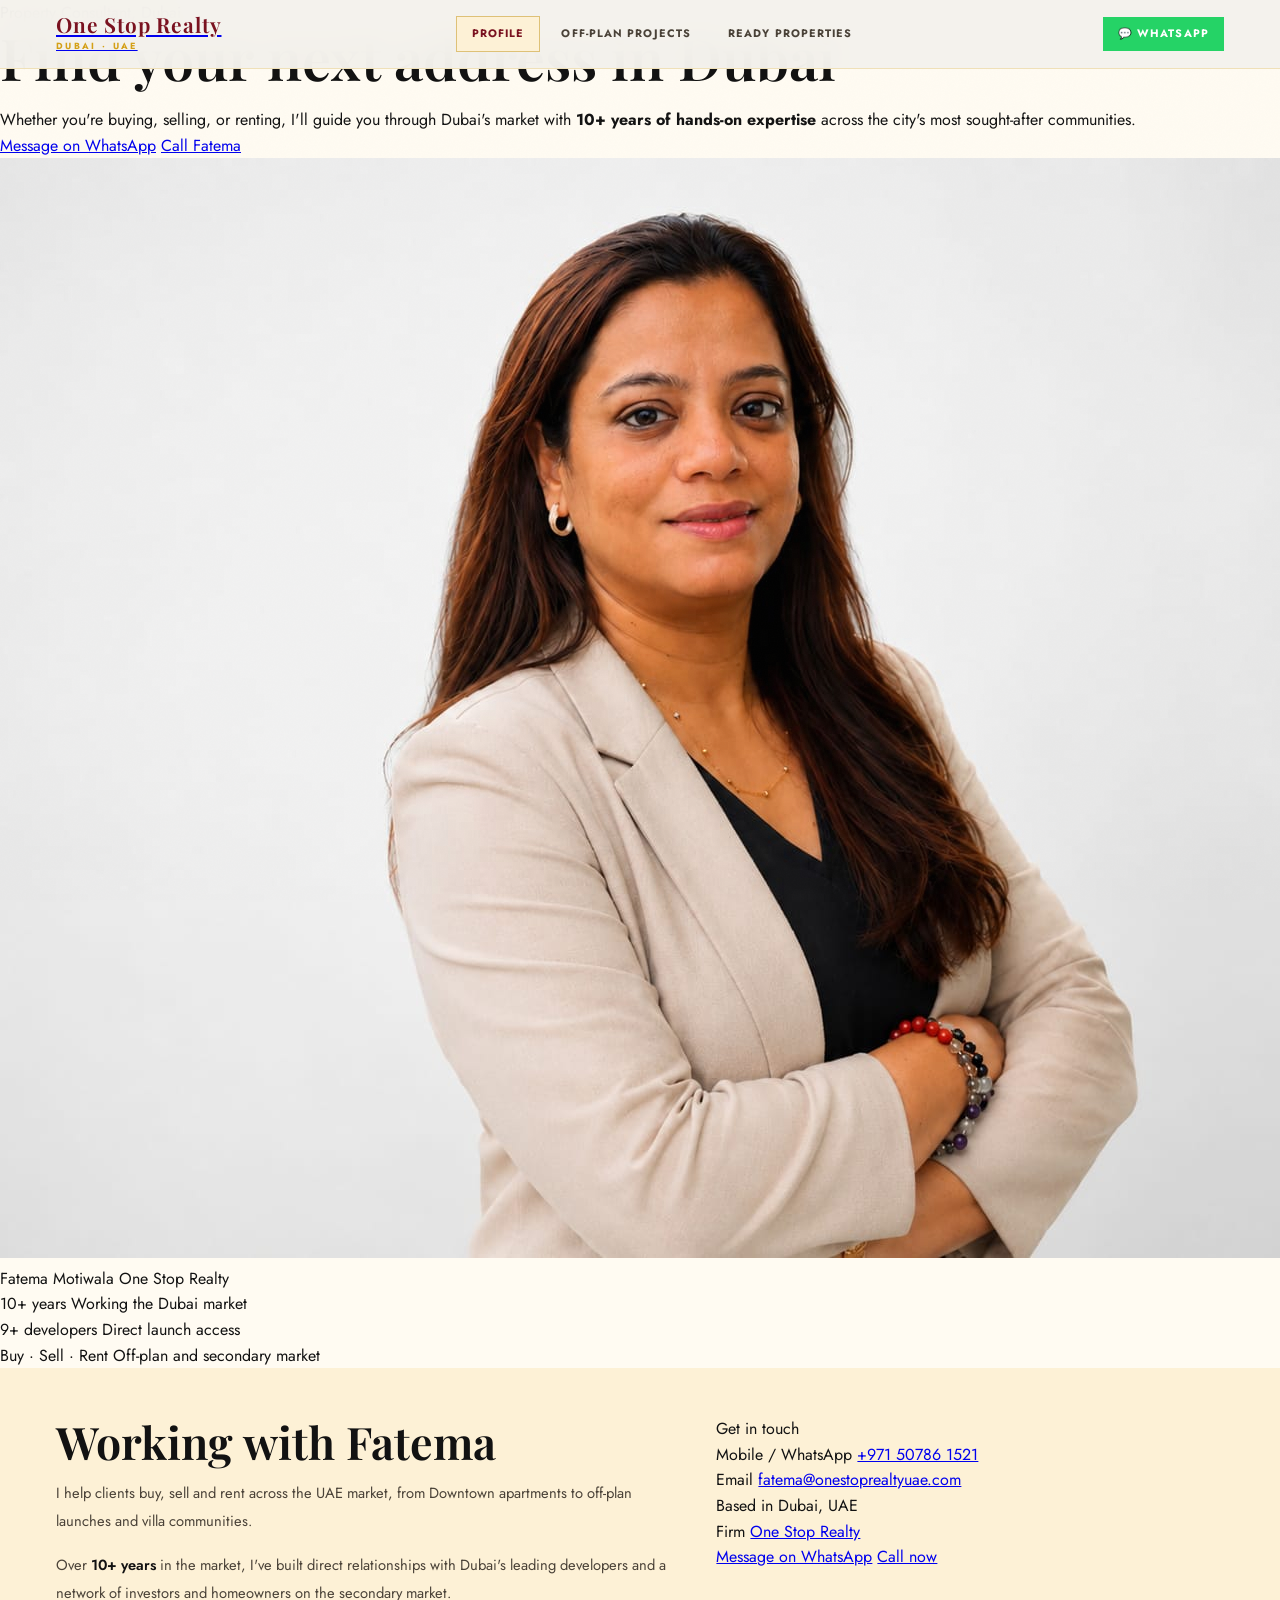
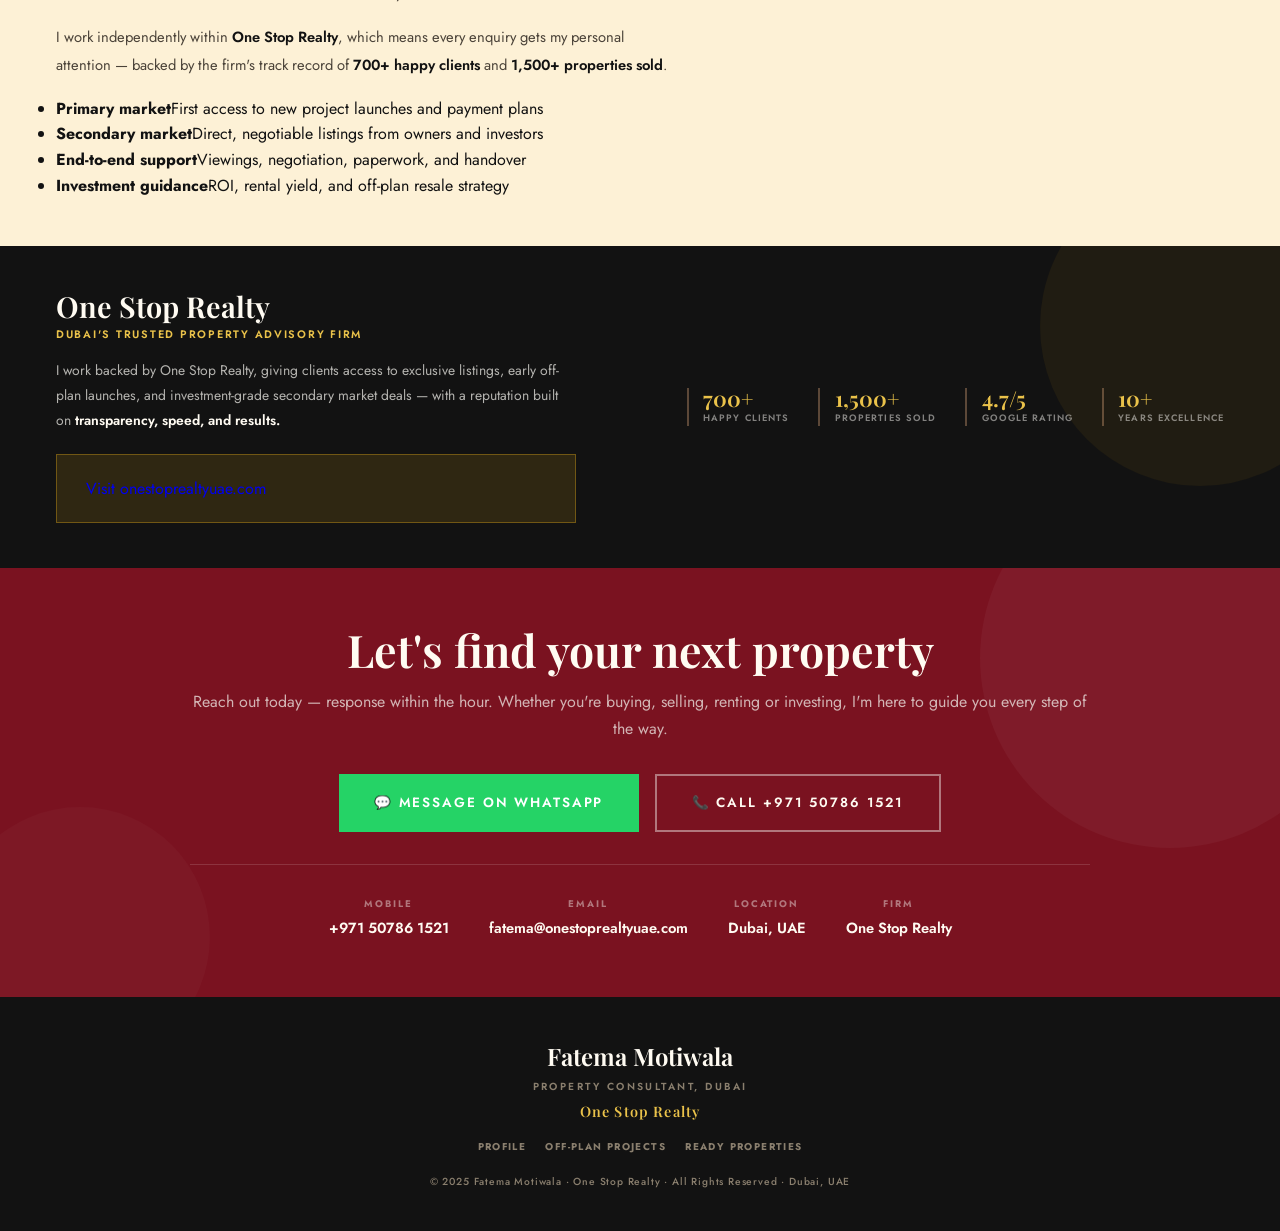
==== commit 8bb14180: "Update index.html" ====
--- a/index.html
+++ b/index.html
@@ -23,135 +23,80 @@
 </nav>
 
 <!-- HERO -->
-<section style="position:relative;z-index:1;">
-  <div class="hero">
-    <div class="hero-left">
-      <div class="eyebrow"><span class="eyebrow-line"></span>Dubai Real Estate</div>
-      <h1>Your Property<br><em>Expert</em> in<br>Dubai</h1>
-      <p class="hero-desc">
-        Whether you're buying, selling, or renting, I will assist you through Dubai's market with
-        <strong>10+ years of hands-on expertise</strong> across the city's most prestigious communities.
-      </p>
-      <div class="hero-stats">
-        <div class="stat">
-          <div class="stat-val">10+</div>
-          <div class="stat-lbl">Years in Dubai</div>
-        </div>
-        <div class="stat">
-          <div class="stat-val">9+</div>
-          <div class="stat-lbl">Top Developers</div>
-        </div>
-        <div class="stat">
-          <div class="stat-val">Buy · Sell · Rent</div>
-          <div class="stat-lbl">All Covered</div>
-        </div>
-      </div>
+<section class="intro-hero">
+  <div class="intro-hero-text">
+    <p class="intro-kicker">Property Consultant, Dubai</p>
+    <h1 class="intro-heading">Find your next address in Dubai</h1>
+    <p class="intro-copy">
+      Whether you're buying, selling, or renting, I'll guide you through Dubai's market with
+      <strong>10+ years of hands-on expertise</strong> across the city's most sought-after communities.
+    </p>
+    <div class="intro-cta">
+      <a href="https://wa.me/971507861521?text=Hey%20Fatema!%20Found%20your%20profile%20%E2%80%94%20I%20think%20you're%20the%20right%20person%20to%20find%20my%20dream%20home%20in%20Dubai!" target="_blank" class="intro-btn intro-btn-solid">Message on WhatsApp</a>
+      <a href="tel:+971507861521" class="intro-btn intro-btn-line">Call Fatema</a>
     </div>
-    <div class="profile-card">
-      <div class="photo-wrap">
-        <div class="photo-circle">
-          <img src="FM 1.jpg" alt="Fatema Motiwala"/>
-        </div>
-      </div>
-      <div class="card-name">Fatema Motiwala</div>
-      <div class="card-title">Property Consultant, Dubai</div>
-      <div class="card-company">One Stop Realty</div>
-      <div class="card-divider"></div>
-      <div class="card-row">
-        <div class="card-icon">📱</div>
-        <div>
-          <div class="card-row-label">Mobile / WhatsApp</div>
-          <div class="card-row-val"><a href="tel:+971507861521">+971 50786 1521</a></div>
-        </div>
-      </div>
-      <div class="card-row">
-        <div class="card-icon">✉️</div>
-        <div>
-          <div class="card-row-label">Email</div>
-          <div class="card-row-val"><a href="mailto:fatema@onestoprealtyuae.com">fatema@onestoprealtyuae.com</a></div>
-        </div>
-      </div>
-      <div class="card-row">
-        <div class="card-icon">📍</div>
-        <div>
-          <div class="card-row-label">Location</div>
-          <div class="card-row-val">Dubai, United Arab Emirates</div>
-        </div>
-      </div>
-      <div class="card-row">
-        <div class="card-icon">🏢</div>
-        <div>
-          <div class="card-row-label">Company</div>
-          <div class="card-row-val">One Stop Realty</div>
-        </div>
-      </div>
-      <div class="card-row">
-        <div class="card-icon">⭐</div>
-        <div>
-          <div class="card-row-label">Experience</div>
-          <div class="card-row-val">10+ Years, Dubai Market</div>
-        </div>
-      </div>
-      <div class="spec-row">
-        <span class="spec-tag">Buy</span>
-        <span class="spec-tag">Sell</span>
-        <span class="spec-tag">Rent</span>
-        <span class="spec-tag">Off-Plan</span>
-        <span class="spec-tag">Investment</span>
-      </div>
+  </div>
+  <div class="intro-hero-photo">
+    <img src="FM 1.jpg" alt="Fatema Motiwala"/>
+    <div class="intro-photo-caption">
+      <span class="intro-photo-name">Fatema Motiwala</span>
+      <span class="intro-photo-role">One Stop Realty</span>
     </div>
   </div>
 </section>
+
+<div class="intro-facts">
+  <div class="intro-fact">
+    <span class="intro-fact-num">10+ years</span>
+    <span class="intro-fact-lbl">Working the Dubai market</span>
+  </div>
+  <div class="intro-fact">
+    <span class="intro-fact-num">9+ developers</span>
+    <span class="intro-fact-lbl">Direct launch access</span>
+  </div>
+  <div class="intro-fact">
+    <span class="intro-fact-num">Buy · Sell · Rent</span>
+    <span class="intro-fact-lbl">Off-plan and secondary market</span>
+  </div>
+</div>
 
 <!-- ABOUT + CONTACT DETAIL -->
 <div class="section-outer about-section">
   <div class="section-inner">
     <div class="about-grid">
       <div class="about-text">
-        <div class="sec-eyebrow">About</div>
-        <h2>Working <em>With</em> Fatema</h2>
-        <p>I'm a property consultant based in Dubai, helping clients buy, sell, and rent across the UAE market — from Downtown apartments to off-plan launches and villa communities. Over <strong>10+ years</strong> in the market, I've built direct relationships with Dubai's leading developers and a network of investors and homeowners on the secondary market.</p>
+        <h2>Working with Fatema</h2>
+        <p class="about-lede">I help clients buy, sell and rent across the UAE market, from Downtown apartments to off-plan launches and villa communities.</p>
+        <p>Over <strong>10+ years</strong> in the market, I've built direct relationships with Dubai's leading developers and a network of investors and homeowners on the secondary market.</p>
         <p>I work independently within <strong>One Stop Realty</strong>, which means every enquiry gets my personal attention — backed by the firm's track record of <strong>700+ happy clients</strong> and <strong>1,500+ properties sold</strong>.</p>
-        <ul class="about-list">
-          <li>Primary market — first access to new project launches and payment plans</li>
-          <li>Secondary market — direct, negotiable listings from owners and investors</li>
-          <li>End-to-end support — viewings, negotiation, paperwork, and handover</li>
-          <li>Investment guidance — ROI, rental yield, and off-plan resale strategy</li>
+        <ul class="about-list-new">
+          <li><strong>Primary market</strong>First access to new project launches and payment plans</li>
+          <li><strong>Secondary market</strong>Direct, negotiable listings from owners and investors</li>
+          <li><strong>End-to-end support</strong>Viewings, negotiation, paperwork, and handover</li>
+          <li><strong>Investment guidance</strong>ROI, rental yield, and off-plan resale strategy</li>
         </ul>
       </div>
-      <div class="contact-card">
-        <div class="contact-card-title">Get in Touch</div>
-        <div class="contact-card-row">
-          <div class="contact-card-icon">📱</div>
-          <div>
-            <div class="contact-card-label">Mobile / WhatsApp</div>
-            <div class="contact-card-val"><a href="tel:+971507861521">+971 50786 1521</a></div>
-          </div>
+      <div class="info-panel">
+        <div class="info-panel-title">Get in touch</div>
+        <div class="info-row">
+          <span class="info-label">Mobile / WhatsApp</span>
+          <a class="info-value" href="tel:+971507861521">+971 50786 1521</a>
         </div>
-        <div class="contact-card-row">
-          <div class="contact-card-icon">✉️</div>
-          <div>
-            <div class="contact-card-label">Email</div>
-            <div class="contact-card-val"><a href="mailto:fatema@onestoprealtyuae.com">fatema@onestoprealtyuae.com</a></div>
-          </div>
+        <div class="info-row">
+          <span class="info-label">Email</span>
+          <a class="info-value" href="mailto:fatema@onestoprealtyuae.com">fatema@onestoprealtyuae.com</a>
         </div>
-        <div class="contact-card-row">
-          <div class="contact-card-icon">📍</div>
-          <div>
-            <div class="contact-card-label">Based In</div>
-            <div class="contact-card-val">Dubai, UAE</div>
-          </div>
+        <div class="info-row">
+          <span class="info-label">Based in</span>
+          <span class="info-value">Dubai, UAE</span>
         </div>
-        <div class="contact-card-row">
-          <div class="contact-card-icon">🏢</div>
-          <div>
-            <div class="contact-card-label">Firm</div>
-            <div class="contact-card-val"><a href="https://onestoprealtyuae.com/about-us/" target="_blank" rel="noopener">One Stop Realty ↗</a></div>
-          </div>
+        <div class="info-row">
+          <span class="info-label">Firm</span>
+          <a class="info-value" href="https://onestoprealtyuae.com/about-us/" target="_blank" rel="noopener">One Stop Realty</a>
         </div>
-        <div class="contact-card-btns">
-          <a href="https://wa.me/971507861521?text=Hey%20Fatema!%20Found%20your%20profile%20%E2%80%94%20I%20think%20you're%20the%20right%20guy%20to%20find%20my%20dream%20home%20in%20Dubai!" target="_blank" class="btn-wa-lg" style="justify-content:center;">💬 WhatsApp Me</a>
-          <a href="tel:+971507861521" class="btn-call-lg" style="justify-content:center;border-color:var(--border2);color:var(--mocha);">📞 Call Now</a>
+        <div class="info-cta">
+          <a href="https://wa.me/971507861521?text=Hey%20Fatema!%20Found%20your%20profile%20%E2%80%94%20I%20think%20you're%20the%20right%20person%20to%20find%20my%20dream%20home%20in%20Dubai!" target="_blank" class="intro-btn intro-btn-solid" style="justify-content:center;">Message on WhatsApp</a>
+          <a href="tel:+971507861521" class="intro-btn intro-btn-line" style="justify-content:center;">Call now</a>
         </div>
       </div>
     </div>
@@ -162,27 +107,18 @@
 <div class="nh-strip-outer">
   <div class="nh-strip-inner">
     <div class="nh-strip-left">
-      <div class="nh-strip-eyebrow">📍 Proudly Representing</div>
       <div class="nh-strip-name">One Stop Realty</div>
-      <div class="nh-strip-tagline">Dubai's Premier Property Advisory Firm</div>
+      <p class="nh-strip-tagline">Dubai's trusted property advisory firm</p>
       <p class="nh-strip-desc">
-        Backed by one of Dubai's most trusted property advisory firms, I bring you access to exclusive listings, early off-plan launches, and investment-grade secondary market deals. One Stop Realty has guided <strong>700+ happy clients</strong> across the emirate with a reputation built on transparency, speed, and results that speak for themselves.
+        I work backed by One Stop Realty, giving clients access to exclusive listings, early off-plan launches, and investment-grade secondary market deals — with a reputation built on <strong>transparency, speed, and results.</strong>
       </p>
-      <div class="nh-strip-stats">
-        <div class="nh-stat"><span class="nh-stat-val">700+</span><span class="nh-stat-lbl">Happy Clients</span></div>
-        <div class="nh-stat"><span class="nh-stat-val">1,500+</span><span class="nh-stat-lbl">Properties Sold</span></div>
-        <div class="nh-stat"><span class="nh-stat-val">4.7 / 5</span><span class="nh-stat-lbl">Google Rating</span></div>
-        <div class="nh-stat"><span class="nh-stat-val">10+</span><span class="nh-stat-lbl">Years Excellence</span></div>
-      </div>
+      <a href="https://onestoprealtyuae.com/about-us/" target="_blank" rel="noopener" class="nh-strip-cta">Visit onestoprealtyuae.com</a>
     </div>
-    <div>
-      <a href="https://onestoprealtyuae.com/about-us/" target="_blank" rel="noopener" class="nh-strip-cta">
-        <span class="nh-cta-icon">🏢</span>
-        <div>
-          <div class="nh-cta-label">Official Website</div>
-          <div class="nh-cta-link">onestoprealtyuae.com ↗</div>
-        </div>
-      </a>
+    <div class="nh-strip-stats">
+      <div class="nh-stat"><span class="nh-stat-val">700+</span><span class="nh-stat-lbl">Happy clients</span></div>
+      <div class="nh-stat"><span class="nh-stat-val">1,500+</span><span class="nh-stat-lbl">Properties sold</span></div>
+      <div class="nh-stat"><span class="nh-stat-val">4.7/5</span><span class="nh-stat-lbl">Google rating</span></div>
+      <div class="nh-stat"><span class="nh-stat-val">10+</span><span class="nh-stat-lbl">Years excellence</span></div>
     </div>
   </div>
 </div>
@@ -190,10 +126,10 @@
 <!-- CONTACT -->
 <div class="contact-strip" id="contact">
   <div class="contact-inner">
-    <h2>Let's Find Your<br><em>Perfect Property</em></h2>
+    <h2>Let's find your next property</h2>
     <p>Reach out today — response within the hour. Whether you're buying, selling, renting or investing, I'm here to guide you every step of the way.</p>
     <div class="contact-btns">
-      <a href="https://wa.me/971507861521?text=Hey%20Fatema!%20Found%20your%20profile%20%E2%80%94%20I%20think%20you're%20the%20right%20guy%20to%20find%20my%20dream%20home%20in%20Dubai!" target="_blank" class="btn-wa-lg">💬 Message on WhatsApp</a>
+      <a href="https://wa.me/971507861521?text=Hey%20Fatema!%20Found%20your%20profile%20%E2%80%94%20I%20think%20you're%20the%20right%20person%20to%20find%20my%20dream%20home%20in%20Dubai!" target="_blank" class="btn-wa-lg">💬 Message on WhatsApp</a>
       <a href="tel:+971507861521" class="btn-call-lg">📞 Call +971 50786 1521</a>
     </div>
     <div class="contact-details-row">
@@ -232,7 +168,7 @@
 
 <!-- MOBILE STICKY BUTTONS -->
 <div class="mobile-sticky">
-  <a href="https://wa.me/971507861521?text=Hey%20Fatema!%20Found%20your%20profile%20%E2%80%94%20I%20think%20you're%20the%20right%20guy%20to%20find%20my%20dream%20home%20in%20Dubai!" target="_blank" class="mob-btn mob-btn-wa">💬 WhatsApp</a>
+  <a href="https://wa.me/971507861521?text=Hey%20Fatema!%20Found%20your%20profile%20%E2%80%94%20I%20think%20you're%20the%20right%20person%20to%20find%20my%20dream%20home%20in%20Dubai!" target="_blank" class="mob-btn mob-btn-wa">💬 WhatsApp</a>
   <a href="tel:+971507861521" class="mob-btn mob-btn-call">📞 Call</a>
 </div>
 
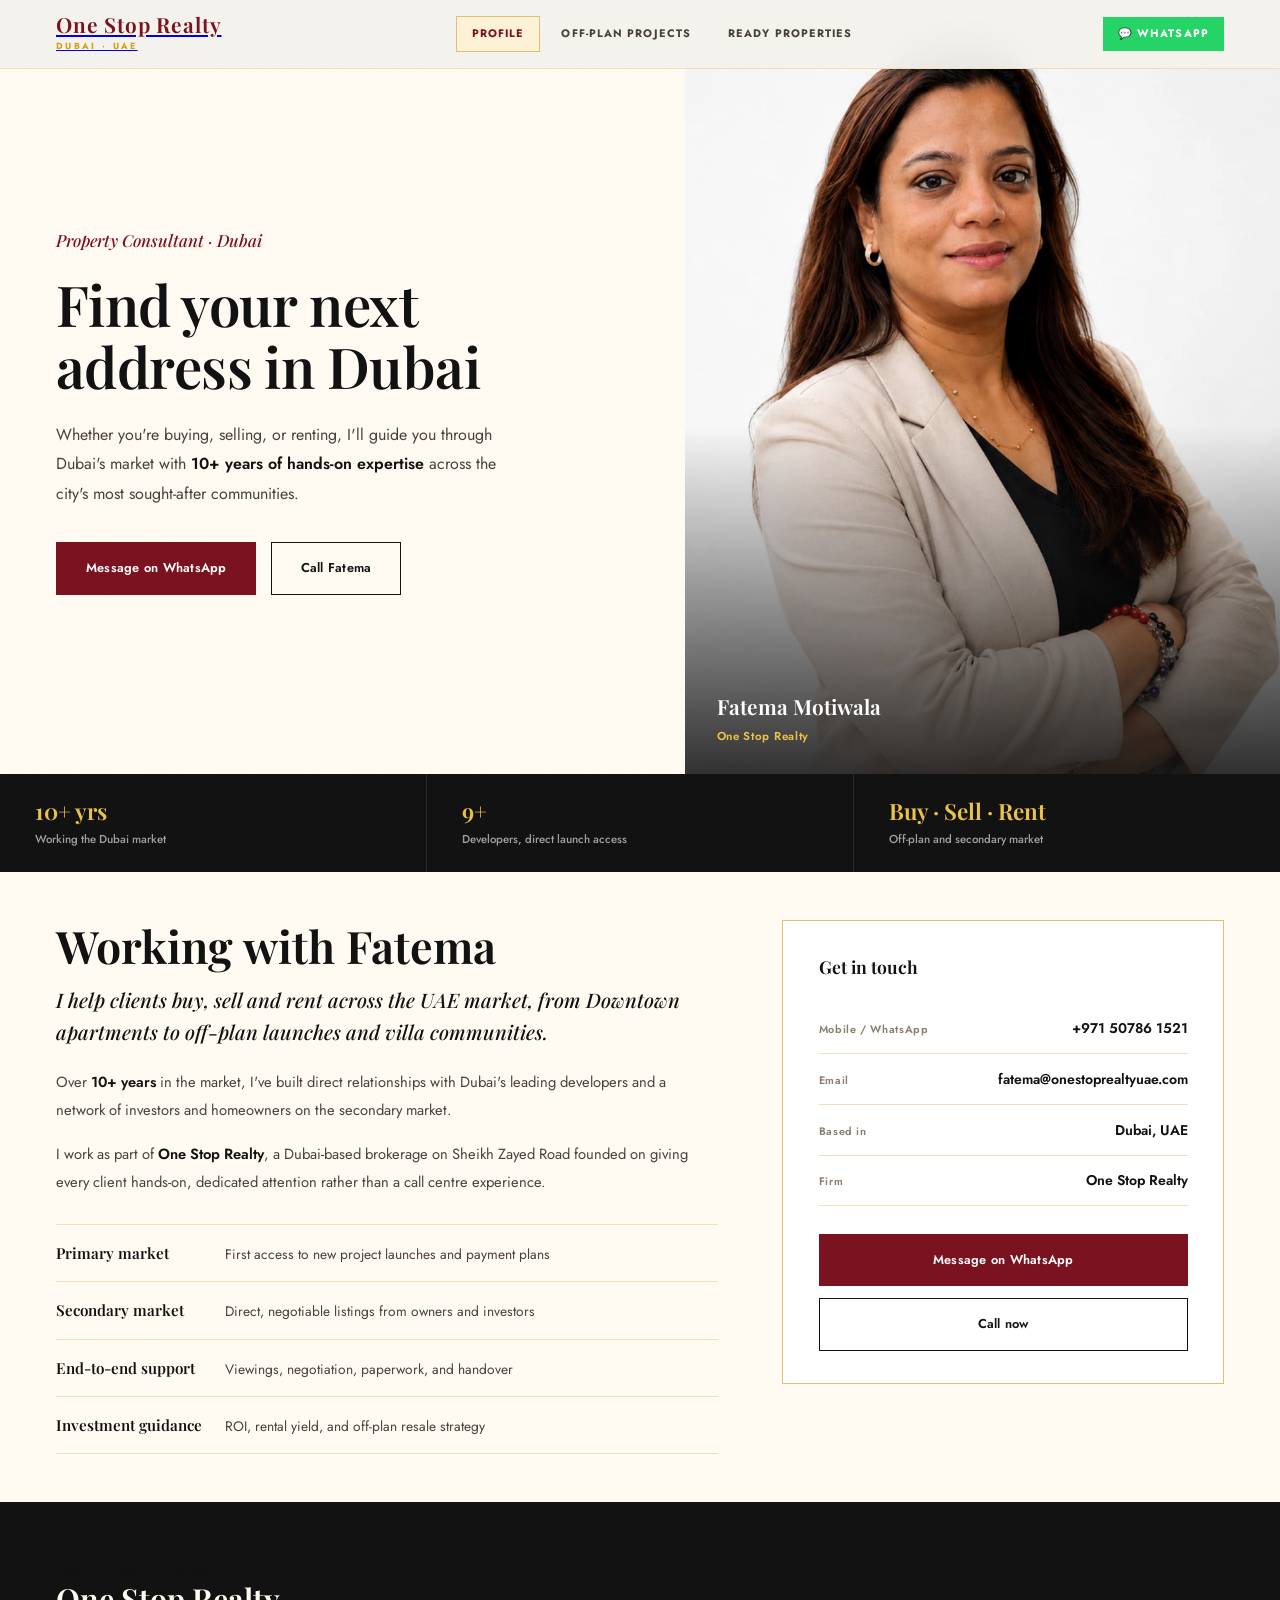
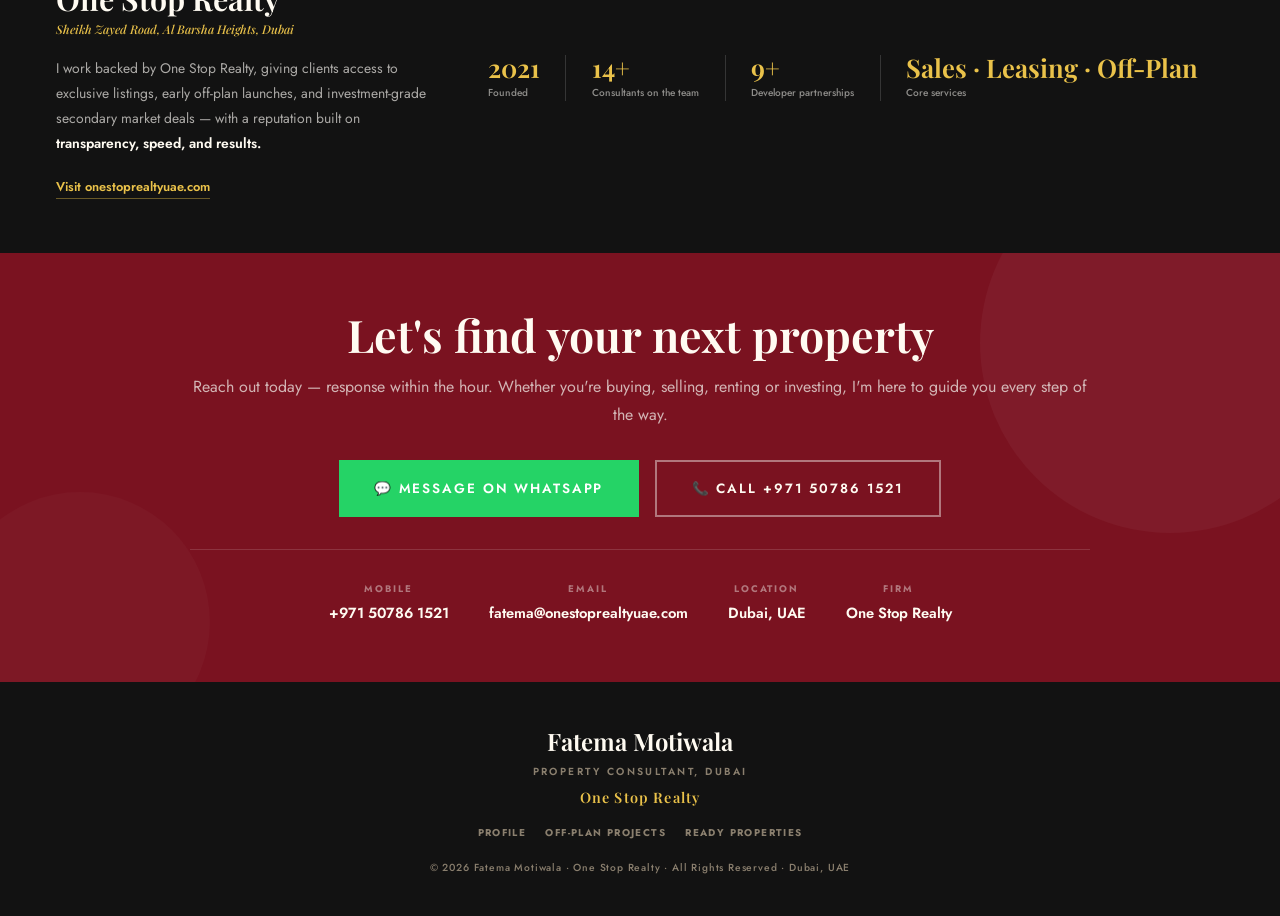
==== commit 2a92721a: "Update index.html" ====
--- a/index.html
+++ b/index.html
@@ -25,7 +25,7 @@
 <!-- HERO -->
 <section class="intro-hero">
   <div class="intro-hero-text">
-    <p class="intro-kicker">Property Consultant, Dubai</p>
+    <p class="intro-kicker">Property Consultant · Dubai</p>
     <h1 class="intro-heading">Find your next address in Dubai</h1>
     <p class="intro-copy">
       Whether you're buying, selling, or renting, I'll guide you through Dubai's market with
@@ -37,7 +37,7 @@
     </div>
   </div>
   <div class="intro-hero-photo">
-    <img src="FM 1.jpg" alt="Fatema Motiwala"/>
+    <img src="FM%201.jpg" alt="Fatema Motiwala"/>
     <div class="intro-photo-caption">
       <span class="intro-photo-name">Fatema Motiwala</span>
       <span class="intro-photo-role">One Stop Realty</span>
@@ -47,12 +47,12 @@
 
 <div class="intro-facts">
   <div class="intro-fact">
-    <span class="intro-fact-num">10+ years</span>
+    <span class="intro-fact-num">10+ yrs</span>
     <span class="intro-fact-lbl">Working the Dubai market</span>
   </div>
   <div class="intro-fact">
-    <span class="intro-fact-num">9+ developers</span>
-    <span class="intro-fact-lbl">Direct launch access</span>
+    <span class="intro-fact-num">9+</span>
+    <span class="intro-fact-lbl">Developers, direct launch access</span>
   </div>
   <div class="intro-fact">
     <span class="intro-fact-num">Buy · Sell · Rent</span>
@@ -68,7 +68,7 @@
         <h2>Working with Fatema</h2>
         <p class="about-lede">I help clients buy, sell and rent across the UAE market, from Downtown apartments to off-plan launches and villa communities.</p>
         <p>Over <strong>10+ years</strong> in the market, I've built direct relationships with Dubai's leading developers and a network of investors and homeowners on the secondary market.</p>
-        <p>I work independently within <strong>One Stop Realty</strong>, which means every enquiry gets my personal attention — backed by the firm's track record of <strong>700+ happy clients</strong> and <strong>1,500+ properties sold</strong>.</p>
+        <p>I work as part of <strong>One Stop Realty</strong>, a Dubai-based brokerage on Sheikh Zayed Road founded on giving every client hands-on, dedicated attention rather than a call centre experience.</p>
         <ul class="about-list-new">
           <li><strong>Primary market</strong>First access to new project launches and payment plans</li>
           <li><strong>Secondary market</strong>Direct, negotiable listings from owners and investors</li>
@@ -107,18 +107,19 @@
 <div class="nh-strip-outer">
   <div class="nh-strip-inner">
     <div class="nh-strip-left">
+      <div class="nh-strip-eyebrow">The firm behind the name</div>
       <div class="nh-strip-name">One Stop Realty</div>
-      <p class="nh-strip-tagline">Dubai's trusted property advisory firm</p>
+      <p class="nh-strip-tagline">Sheikh Zayed Road, Al Barsha Heights, Dubai</p>
       <p class="nh-strip-desc">
         I work backed by One Stop Realty, giving clients access to exclusive listings, early off-plan launches, and investment-grade secondary market deals — with a reputation built on <strong>transparency, speed, and results.</strong>
       </p>
       <a href="https://onestoprealtyuae.com/about-us/" target="_blank" rel="noopener" class="nh-strip-cta">Visit onestoprealtyuae.com</a>
     </div>
     <div class="nh-strip-stats">
-      <div class="nh-stat"><span class="nh-stat-val">700+</span><span class="nh-stat-lbl">Happy clients</span></div>
-      <div class="nh-stat"><span class="nh-stat-val">1,500+</span><span class="nh-stat-lbl">Properties sold</span></div>
-      <div class="nh-stat"><span class="nh-stat-val">4.7/5</span><span class="nh-stat-lbl">Google rating</span></div>
-      <div class="nh-stat"><span class="nh-stat-val">10+</span><span class="nh-stat-lbl">Years excellence</span></div>
+      <div class="nh-stat"><span class="nh-stat-val">2021</span><span class="nh-stat-lbl">Founded</span></div>
+      <div class="nh-stat"><span class="nh-stat-val">14+</span><span class="nh-stat-lbl">Consultants on the team</span></div>
+      <div class="nh-stat"><span class="nh-stat-val">9+</span><span class="nh-stat-lbl">Developer partnerships</span></div>
+      <div class="nh-stat"><span class="nh-stat-val">Sales · Leasing · Off-Plan</span><span class="nh-stat-lbl">Core services</span></div>
     </div>
   </div>
 </div>
@@ -163,7 +164,7 @@
     <a href="offplan.html">Off-Plan Projects</a>
     <a href="secondary.html">Ready Properties</a>
   </div>
-  <div class="footer-copy">© 2025 Fatema Motiwala · One Stop Realty · All Rights Reserved · Dubai, UAE</div>
+  <div class="footer-copy">© 2026 Fatema Motiwala · One Stop Realty · All Rights Reserved · Dubai, UAE</div>
 </footer>
 
 <!-- MOBILE STICKY BUTTONS -->
--- a/styles.css
+++ b/styles.css
@@ -99,138 +99,103 @@
   line-height: 1.85;
 }
 
-/* ── HERO ── */
-.hero {
-  display: grid; grid-template-columns: 1fr 1fr;
-  padding: 5rem 3.5rem 2rem;
-  gap: 3.5rem; max-width: 1280px; margin: 0 auto;
-  align-items: center; position: relative; z-index: 1;
-}
-.hero-left { display: flex; flex-direction: column; }
-.eyebrow {
-  display: flex; align-items: center; gap: 0.9rem;
-  font-size: 0.68rem; letter-spacing: 0.3em; text-transform: uppercase;
-  color: var(--bronze); margin-bottom: 1rem; font-weight: 600;
-  animation: fadeUp 0.7s 0.1s ease both;
-}
-.eyebrow-line { width: 2.2rem; height: 1.5px; background: var(--bronze); }
-h1 {
-  font-family: 'Playfair Display', serif;
-  font-size: clamp(2.5rem, 4.5vw, 4.2rem);
-  font-weight: 600; line-height: 1.08; color: var(--espresso);
-  margin-bottom: 1.2rem;
-  animation: fadeUp 0.7s 0.2s ease both;
-}
-h1 em { font-style: italic; color: var(--bronze); font-weight: 550; }
-.hero-desc {
-  font-size: 0.95rem; color: var(--taupe); font-weight: 400;
-  line-height: 1.85; max-width: 400px; margin-bottom: 1.3rem;
-  animation: fadeUp 0.7s 0.3s ease both;
-}
-.hero-desc strong { color: var(--espresso); font-weight: 600; }
-.hero-stats {
-  display: flex; gap: 2.2rem;
-  animation: fadeUp 0.7s 0.4s ease both;
-}
-.stat { border-left: 2.5px solid var(--border2); padding-left: 1.1rem; }
-.stat-val {
-  font-family: 'Playfair Display', serif;
-  font-size: 1.9rem; color: var(--mocha); font-weight: 650; line-height: 1;
-}
-.stat-lbl {
-  font-size: 0.62rem; letter-spacing: 0.14em; text-transform: uppercase;
-  color: var(--sand); margin-top: 0.3rem; font-weight: 600;
-}
-
-/* ── PROFILE CARD ── */
-.profile-card {
-  background: var(--card);
-  border: 1.5px solid var(--border);
-  padding: 2.4rem;
-  box-shadow: 0 10px 56px rgba(122,18,32,0.11), 0 2px 14px rgba(122,18,32,0.06);
-  position: relative;
-  animation: fadeUp 0.9s 0.35s ease both;
-}
-.profile-card::before {
+/* ── INTRO HERO ── */
+.intro-hero {
+  display: grid; grid-template-columns: 1.15fr 1fr;
+  min-height: 86vh; position: relative; z-index: 1;
+}
+.intro-hero-text {
+  display: flex; flex-direction: column; justify-content: center;
+  padding: 6.5rem 3.5rem 3.5rem; max-width: 620px;
+  animation: introReveal 0.8s ease both;
+}
+.intro-kicker {
+  font-family: 'Playfair Display', serif; font-style: italic;
+  font-size: 1.05rem; color: var(--mocha); margin-bottom: 1.2rem; font-weight: 500;
+}
+.intro-heading {
+  font-family: 'Playfair Display', serif;
+  font-size: clamp(2.5rem, 4.4vw, 4.1rem);
+  font-weight: 600; line-height: 1.1; color: var(--espresso);
+  margin-bottom: 1.4rem; letter-spacing: -0.01em;
+}
+.intro-copy {
+  font-size: 1rem; color: var(--taupe); font-weight: 400;
+  line-height: 1.85; max-width: 460px; margin-bottom: 2.1rem;
+}
+.intro-copy strong { color: var(--espresso); font-weight: 600; }
+.intro-cta { display: flex; gap: 0.9rem; flex-wrap: wrap; }
+.intro-btn {
+  display: inline-flex; align-items: center; gap: 0.6rem;
+  padding: 0.95rem 1.8rem; text-decoration: none;
+  font-family: 'Jost', sans-serif;
+  font-size: 0.8rem; letter-spacing: 0.02em; font-weight: 600;
+  border: 1.5px solid var(--espresso); transition: all 0.25s;
+}
+.intro-btn-solid { background: var(--mocha); border-color: var(--mocha); color: #fff; }
+.intro-btn-solid:hover { background: var(--mocha2); border-color: var(--mocha2); }
+.intro-btn-line { background: transparent; color: var(--espresso); }
+.intro-btn-line:hover { border-color: var(--mocha); color: var(--mocha); }
+
+.intro-hero-photo { position: relative; overflow: hidden; background: var(--espresso); }
+.intro-hero-photo img {
+  width: 100%; height: 100%; object-fit: cover; display: block;
+  filter: grayscale(0.2) contrast(1.05);
+  animation: introPhotoReveal 1s cubic-bezier(.5,0,.15,1) both;
+}
+.intro-hero-photo::after {
   content: '';
-  position: absolute; top: 0; left: 0; right: 0; height: 4px;
-  background: linear-gradient(90deg, var(--bronze), var(--mocha));
-}
-.photo-wrap { display: flex; justify-content: center; margin-bottom: 1.5rem; }
-.photo-circle {
-  width: 100px; height: 100px; border-radius: 50%;
-  background: var(--bg2); border: 3px solid var(--border2);
-  overflow: hidden;
-}
-.photo-circle img { width: 100%; height: 100%; object-fit: cover; }
-.card-name {
-  font-family: 'Playfair Display', serif;
-  font-size: 1.6rem; font-weight: 650;
-  text-align: center; color: var(--espresso); margin-bottom: 0.25rem;
-}
-.card-title {
-  font-size: 0.67rem; letter-spacing: 0.22em; text-transform: uppercase;
-  color: var(--bronze); text-align: center; font-weight: 700; margin-bottom: 0.25rem;
-}
-.card-company {
-  font-size: 0.8rem; color: var(--taupe); font-weight: 500;
-  text-align: center; margin-bottom: 1.4rem;
-}
-.card-divider { height: 1.5px; background: var(--border); margin: 0 0 1.2rem; }
-.card-row { display: flex; align-items: flex-start; gap: 0.8rem; margin-bottom: 0.85rem; }
-.card-icon { font-size: 1rem; flex-shrink: 0; margin-top: 1px; }
-.card-row-label {
-  font-size: 0.6rem; letter-spacing: 0.14em; text-transform: uppercase;
-  color: var(--sand); margin-bottom: 1px; font-weight: 600;
-}
-.card-row-val { font-size: 0.88rem; color: var(--espresso); font-weight: 500; }
-.card-row-val a { color: inherit; text-decoration: none; }
-.card-row-val a:hover { color: var(--bronze); }
-.spec-row { display: flex; flex-wrap: wrap; gap: 0.45rem; margin-top: 1.3rem; }
-.spec-tag {
-  background: var(--bg2); border: 1.5px solid var(--border2);
-  color: var(--mocha); padding: 0.27rem 0.8rem;
-  font-size: 0.64rem; letter-spacing: 0.12em;
-  text-transform: uppercase; font-weight: 600;
-}
-
-/* ── ABOUT / BIO ── */
-.about-section { background: var(--bg2); }
-.about-grid { display: grid; grid-template-columns: 1.1fr 0.9fr; gap: 2.5rem; align-items: start; }
+  position: absolute; inset: 0;
+  background: linear-gradient(180deg, rgba(18,18,18,0) 55%, rgba(18,18,18,0.85) 100%);
+  pointer-events: none;
+}
+.intro-photo-caption { position: absolute; left: 2rem; right: 2rem; bottom: 1.8rem; z-index: 2; }
+.intro-photo-name { font-family:'Playfair Display', serif; font-size: 1.3rem; font-weight: 650; color: #fff; display: block; }
+.intro-photo-role { font-size: 0.72rem; letter-spacing: 0.06em; color: var(--bronze2); margin-top: 0.2rem; font-weight: 600; display: block; }
+
+@keyframes introReveal { from { opacity: 0; transform: translateY(14px); } to { opacity: 1; transform: translateY(0); } }
+@keyframes introPhotoReveal { from { clip-path: inset(0 0 100% 0); } to { clip-path: inset(0 0 0% 0); } }
+
+/* ── FACT STRIP ── */
+.intro-facts { display: flex; flex-wrap: wrap; background: var(--espresso); position: relative; z-index: 1; }
+.intro-fact {
+  flex: 1 1 0; min-width: 180px; padding: 1.5rem 2.2rem;
+  border-right: 1px solid rgba(255,255,255,0.1);
+  display: flex; flex-direction: column; gap: 0.3rem;
+}
+.intro-fact:last-child { border-right: none; }
+.intro-fact-num { font-family: 'Playfair Display', serif; font-size: 1.4rem; color: var(--bronze2); font-weight: 650; line-height: 1.2; }
+.intro-fact-lbl { font-size: 0.72rem; color: rgba(255,255,255,0.6); font-weight: 500; }
+
+/* ── ABOUT / INFO PANEL ── */
+.about-section { background: var(--bg); }
+.about-grid { display: grid; grid-template-columns: 1.2fr 0.8fr; gap: 4rem; align-items: start; }
+.about-text .about-lede {
+  font-family: 'Playfair Display', serif; font-style: italic;
+  font-size: 1.25rem; color: var(--espresso); line-height: 1.6;
+  margin-bottom: 1.3rem; font-weight: 500;
+}
 .about-text p { font-size: 0.92rem; color: var(--taupe); line-height: 1.9; margin-bottom: 1rem; }
 .about-text p strong { color: var(--espresso); font-weight: 600; }
-.about-list { list-style: none; display: flex; flex-direction: column; gap: 0.7rem; margin-top: 1rem; }
-.about-list li {
-  display: flex; align-items: flex-start; gap: 0.7rem;
+.about-list-new { list-style: none; margin-top: 1.7rem; border-top: 1px solid var(--border); }
+.about-list-new li {
+  display: flex; align-items: baseline; gap: 1.2rem;
+  padding: 1rem 0; border-bottom: 1px solid var(--border);
   font-size: 0.86rem; color: var(--taupe); line-height: 1.6;
 }
-.about-list li::before { content: '—'; color: var(--bronze); font-weight: 700; flex-shrink: 0; }
-.contact-card {
-  background: var(--card); border: 1.5px solid var(--border);
-  padding: 2rem; box-shadow: 0 8px 32px rgba(122,18,32,0.08);
-}
-.contact-card-title {
-  font-family: 'Playfair Display', serif; font-size: 1.15rem; font-weight: 650;
-  color: var(--espresso); margin-bottom: 1.2rem;
-}
-.contact-card-row {
-  display: flex; align-items: center; gap: 0.85rem;
-  padding: 0.8rem 0; border-bottom: 1px solid var(--border);
-}
-.contact-card-row:last-of-type { border-bottom: none; }
-.contact-card-icon {
-  width: 34px; height: 34px; flex-shrink: 0;
-  display: flex; align-items: center; justify-content: center;
-  background: var(--bg2); font-size: 1rem;
-}
-.contact-card-label {
-  font-size: 0.58rem; letter-spacing: 0.14em; text-transform: uppercase;
-  color: var(--sand); font-weight: 700; margin-bottom: 1px;
-}
-.contact-card-val { font-size: 0.86rem; color: var(--espresso); font-weight: 600; }
-.contact-card-val a { color: inherit; text-decoration: none; }
-.contact-card-val a:hover { color: var(--bronze); }
-.contact-card-btns { display: flex; flex-direction: column; gap: 0.7rem; margin-top: 1.4rem; }
+.about-list-new li strong {
+  flex-shrink: 0; width: 150px; color: var(--espresso); font-weight: 600;
+  font-family: 'Playfair Display', serif; font-size: 0.95rem;
+}
+
+.info-panel { border: 1px solid var(--border2); padding: 2rem 2.2rem; background: var(--card); }
+.info-panel-title { font-family: 'Playfair Display', serif; font-size: 1.1rem; font-weight: 650; color: var(--espresso); margin-bottom: 1.4rem; }
+.info-row { display: flex; justify-content: space-between; align-items: baseline; gap: 1rem; padding: 0.85rem 0; border-bottom: 1px solid var(--border); }
+.info-row:last-of-type { border-bottom: none; }
+.info-label { font-size: 0.68rem; letter-spacing: 0.06em; color: var(--sand); font-weight: 600; white-space: nowrap; }
+.info-value { font-size: 0.88rem; color: var(--espresso); font-weight: 600; text-decoration: none; text-align: right; }
+.info-value:hover { color: var(--mocha); }
+.info-cta { display: flex; flex-direction: column; gap: 0.7rem; margin-top: 1.7rem; }
 
 /* ── SECTION SHARED ── */
 .section-outer { position: relative; z-index: 1; }
@@ -578,52 +543,43 @@
 }
 .contact-detail-val { font-size: 0.92rem; color: var(--bg); font-weight: 600; }
 
-/* ── COMPANY STRIP ── */
-.nh-strip-outer { background: var(--espresso); position: relative; z-index: 1; overflow: hidden; }
-.nh-strip-outer::before {
-  content: ''; position: absolute; right: -80px; top: -80px;
-  width: 320px; height: 320px; border-radius: 50%;
-  background: rgba(212,160,23,0.07); pointer-events: none;
-}
+/* ── FIRM STRIP ── */
+.nh-strip-outer { background: var(--espresso); position: relative; z-index: 1; }
 .nh-strip-inner {
   max-width: 1280px; margin: 0 auto;
-  padding: 2.8rem 3.5rem;
-  display: flex; align-items: center; justify-content: space-between;
-  gap: 3rem; flex-wrap: wrap; position: relative; z-index: 2;
-}
-.nh-strip-eyebrow {
-  font-size: 0.63rem; letter-spacing: 0.26em; text-transform: uppercase;
-  color: var(--bronze2); font-weight: 700; margin-bottom: 0.45rem;
+  padding: 3.4rem 3.5rem;
+  display: grid; grid-template-columns: 1fr auto; align-items: center;
+  gap: 3rem; position: relative; z-index: 2;
 }
 .nh-strip-name {
   font-family: 'Playfair Display', serif;
-  font-size: 1.8rem; font-weight: 650; color: var(--bg);
-  line-height: 1.1; margin-bottom: 0.22rem;
+  font-size: 1.9rem; font-weight: 650; color: var(--bg);
+  line-height: 1.1; margin-bottom: 0.3rem;
 }
 .nh-strip-tagline {
-  font-size: 0.68rem; letter-spacing: 0.16em; text-transform: uppercase;
-  color: var(--bronze2); font-weight: 600; margin-bottom: 0.9rem;
+  font-size: 0.75rem; color: var(--bronze2); font-weight: 500; margin-bottom: 1rem; font-style: italic;
+  font-family: 'Playfair Display', serif;
 }
 .nh-strip-desc {
-  font-size: 0.87rem; color: rgba(244,242,237,0.72);
-  line-height: 1.8; max-width: 520px; margin-bottom: 1.3rem;
+  font-size: 0.87rem; color: rgba(244,242,237,0.68);
+  line-height: 1.8; max-width: 480px; margin-bottom: 1.1rem;
 }
 .nh-strip-desc strong { color: var(--bg); font-weight: 600; }
-.nh-strip-stats { display: flex; gap: 1.8rem; flex-wrap: wrap; }
-.nh-stat { display: flex; flex-direction: column; gap: 0.12rem; border-left: 2px solid rgba(204,155,114,0.4); padding-left: 0.9rem; }
-.nh-stat-val { font-family: 'Playfair Display', serif; font-size: 1.35rem; font-weight: 650; color: var(--bronze2); line-height: 1; }
-.nh-stat-lbl { font-size: 0.58rem; letter-spacing: 0.12em; text-transform: uppercase; color: rgba(244,242,237,0.5); font-weight: 600; }
 .nh-strip-cta {
-  display: flex; align-items: center; gap: 1rem;
-  background: rgba(212,160,23,0.15);
-  border: 1.5px solid rgba(212,160,23,0.4);
-  padding: 1.3rem 1.8rem; text-decoration: none;
-  transition: background 0.3s, border-color 0.3s, transform 0.2s;
-}
-.nh-strip-cta:hover { background: rgba(212,160,23,0.25); border-color: var(--bronze2); transform: translateY(-2px); }
-.nh-cta-icon { font-size: 1.7rem; }
-.nh-cta-label { font-size: 0.58rem; letter-spacing: 0.16em; text-transform: uppercase; color: rgba(244,242,237,0.5); font-weight: 700; margin-bottom: 0.25rem; }
-.nh-cta-link { font-family: 'Playfair Display', serif; font-size: 1rem; font-weight: 650; color: var(--bronze2); }
+  color: var(--bronze2); text-decoration: none; font-weight: 600;
+  font-size: 0.8rem; border-bottom: 1.5px solid rgba(234,194,74,0.4);
+  padding-bottom: 2px; transition: border-color 0.2s, color 0.2s;
+}
+.nh-strip-cta:hover { color: var(--bg); border-color: var(--bg); }
+.nh-strip-stats { display: flex; }
+.nh-stat {
+  display: flex; flex-direction: column; gap: 0.25rem;
+  border-left: 1px solid rgba(255,255,255,0.15);
+  padding: 0 1.6rem; text-align: left;
+}
+.nh-stat:first-child { padding-left: 0; border-left: none; }
+.nh-stat-val { font-family: 'Playfair Display', serif; font-size: 1.6rem; font-weight: 650; color: var(--bronze2); line-height: 1; }
+.nh-stat-lbl { font-size: 0.63rem; color: rgba(244,242,237,0.55); font-weight: 500; white-space: nowrap; }
 
 /* ── FOOTER ── */
 footer { background: var(--espresso); padding: 2.5rem 3.5rem; position: relative; z-index: 1; text-align: center; }
@@ -660,7 +616,9 @@
   .primary-grid, .sec-grid { grid-template-columns: repeat(3, 1fr); }
 }
 @media (max-width: 1024px) {
-  .hero { grid-template-columns: 1fr; gap: 2rem; padding: 5.5rem 2rem 2rem; }
+  .intro-hero { grid-template-columns: 1fr; min-height: 0; }
+  .intro-hero-photo { height: 60vh; order: -1; }
+  .intro-hero-text { padding: 6.5rem 2rem 3rem; max-width: 100%; }
   .about-grid { grid-template-columns: 1fr; }
   .dev-grid { grid-template-columns: repeat(2, 1fr); }
   .section-inner { padding: 2.5rem 2rem; }
@@ -680,14 +638,15 @@
   .nav-links a { padding: 0.42rem 0.6rem; font-size: 0.62rem; }
   .nav-wa { display: none; }
 
-  .hero { grid-template-columns: 1fr; padding: 6.5rem 1.2rem 1.5rem; gap: 1.8rem; }
-  h1 { font-size: clamp(2rem, 8vw, 3rem); margin-bottom: 1rem; }
-  .hero-desc { font-size: 0.88rem; max-width: 100%; margin-bottom: 1rem; }
-  .hero-stats { gap: 1rem; flex-wrap: wrap; }
-  .stat-val { font-size: 1.5rem; }
-
-  .profile-card { padding: 1.6rem 1.2rem; }
-  .card-name { font-size: 1.35rem; }
+  .intro-hero-photo { height: 46vh; }
+  .intro-hero-text { padding: 6.5rem 1.2rem 2.5rem; }
+  .intro-heading { font-size: clamp(2rem, 8vw, 3rem); margin-bottom: 1rem; }
+  .intro-copy { font-size: 0.88rem; max-width: 100%; margin-bottom: 1.5rem; }
+  .intro-cta { flex-direction: column; align-items: stretch; }
+  .intro-fact { padding: 1.2rem 1.2rem; min-width: 50%; }
+  .intro-fact:nth-child(2) { border-right: none; }
+
+  .info-panel { padding: 1.6rem 1.2rem; }
 
   .page-header { padding: 8rem 1.2rem 1.2rem; }
 
@@ -720,25 +679,24 @@
   .more-properties-banner { flex-direction: column; padding: 1rem 1.1rem; }
   .btn-more-props { width: 100%; justify-content: center; }
 
-  .nh-strip-inner { flex-direction: column; padding: 2rem 1.2rem; gap: 1.5rem; }
+  .nh-strip-inner { grid-template-columns: 1fr; padding: 2rem 1.2rem; gap: 1.5rem; }
   .nh-strip-name { font-size: 1.45rem; }
-  .nh-strip-stats { gap: 1rem; }
-  .nh-strip-cta { padding: 1rem 1.2rem; }
+  .nh-strip-stats { flex-wrap: wrap; gap: 0; }
+  .nh-stat { width: 50%; padding: 0.8rem 0 0.8rem 1.2rem; }
+  .nh-stat:nth-child(odd) { border-left: none; padding-left: 0; }
 
   .contact-strip { padding: 2.5rem 1.2rem; }
   .contact-btns { flex-direction: column; align-items: center; }
   .btn-wa-lg, .btn-call-lg { width: 100%; justify-content: center; padding: 0.9rem 1.5rem; font-size: 0.78rem; }
   .contact-details-row { gap: 1.2rem; }
 
-  .contact-card { padding: 1.5rem 1.2rem; }
-
   footer { padding: 2rem 1.2rem; }
   .mobile-sticky { display: grid; }
   body { padding-bottom: 68px; }
 }
 
 @media (max-width: 400px) {
-  .hero-stats { flex-direction: column; gap: 0.8rem; }
-  .stat { border-left: none; border-top: 1.5px solid var(--border2); padding-left: 0; padding-top: 0.7rem; }
+  .intro-fact { min-width: 100%; border-right: none !important; border-bottom: 1px solid rgba(255,255,255,0.1); }
+  .intro-fact:last-child { border-bottom: none; }
   .filter-left { flex-wrap: wrap; }
 }
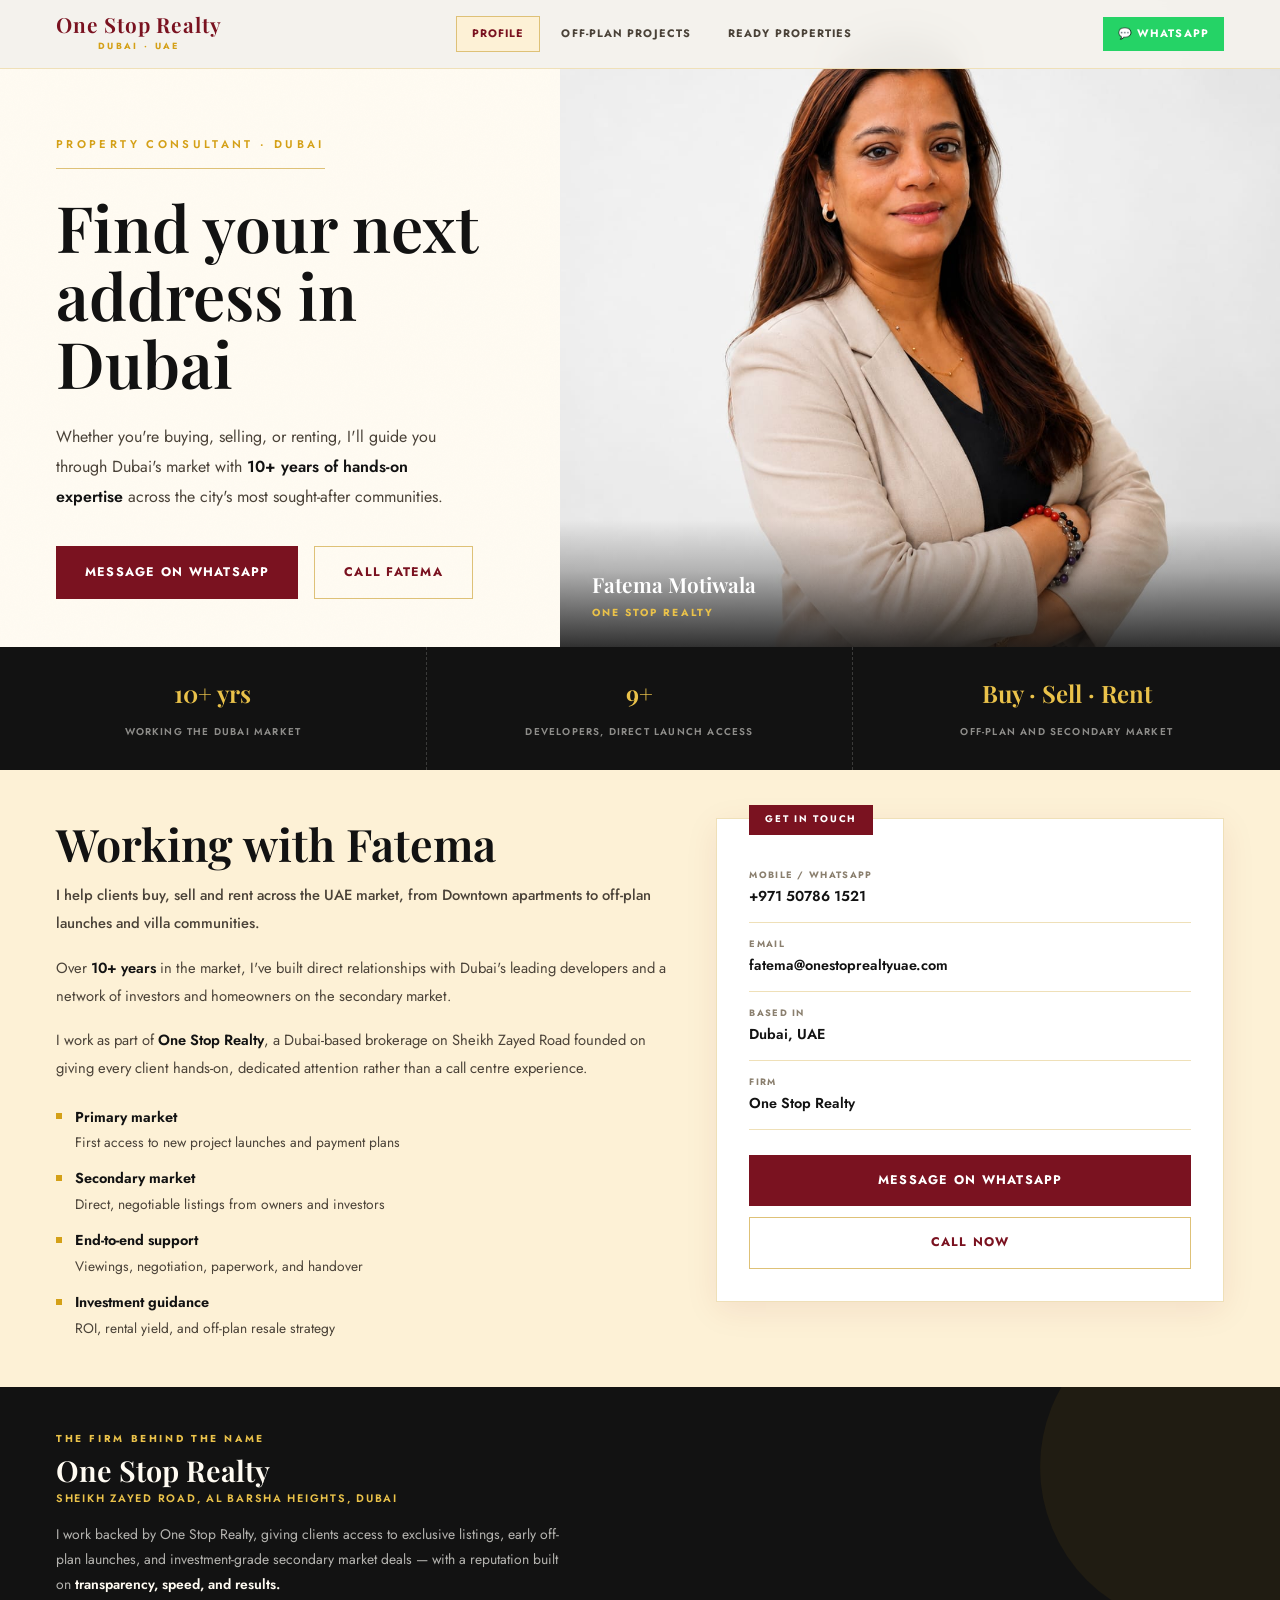
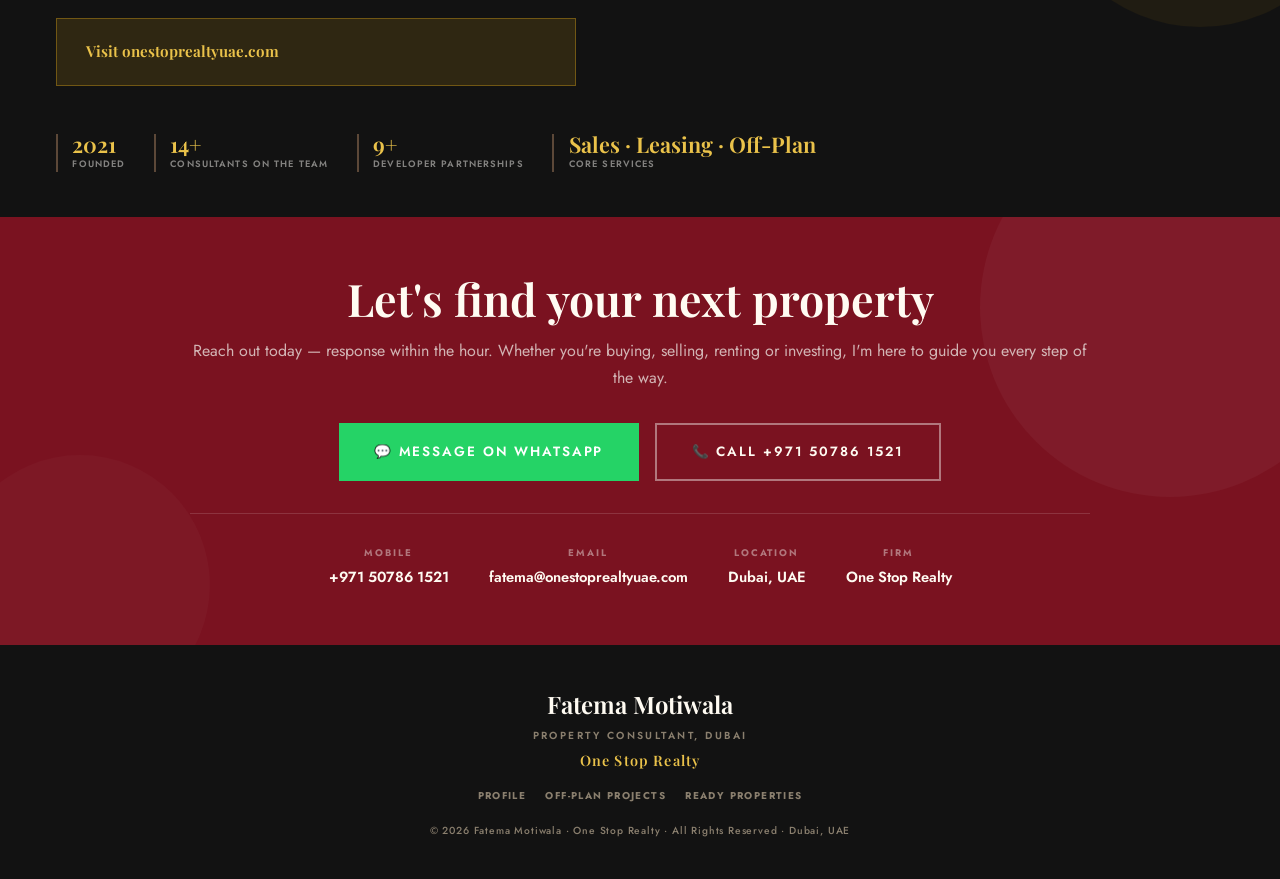
==== commit 0ec63d81: "Update index.html" ====
--- a/index.html
+++ b/index.html
@@ -3,6 +3,7 @@
 <head>
 <meta charset="UTF-8"/>
 <meta name="viewport" content="width=device-width, initial-scale=1.0"/>
+<meta name="format-detection" content="telephone=no"/>
 <title>Fatema Motiwala | Property Consultant, Dubai</title>
 <link rel="stylesheet" href="styles.css"/>
 </head>
--- a/styles.css
+++ b/styles.css
@@ -46,7 +46,7 @@
   border-bottom: 1.5px solid var(--border);
   gap: 1rem;
 }
-.nav-brand { display: flex; flex-direction: column; }
+.nav-brand { display: flex; flex-direction: column; align-items: center; text-align: center; text-decoration: none; }
 .nav-brand-name {
   font-family: 'Playfair Display', serif;
   font-size: 1.3rem; font-weight: 650;
@@ -55,7 +55,7 @@
 }
 .nav-brand-sub {
   font-size: 0.56rem; letter-spacing: 0.26em; text-transform: uppercase;
-  color: var(--bronze); margin-top: 4px; font-weight: 700;
+  color: var(--bronze); margin-top: 4px; font-weight: 700; text-decoration: none;
 }
 .nav-links {
   display: flex; align-items: center; gap: 0.4rem;
@@ -99,103 +99,277 @@
   line-height: 1.85;
 }
 
-/* ── INTRO HERO ── */
+/* ── HERO ── */
+.hero {
+  display: grid; grid-template-columns: 1fr 1fr;
+  padding: 5rem 3.5rem 2rem;
+  gap: 3.5rem; max-width: 1280px; margin: 0 auto;
+  align-items: center; position: relative; z-index: 1;
+}
+.hero-left { display: flex; flex-direction: column; }
+.eyebrow {
+  display: flex; align-items: center; gap: 0.9rem;
+  font-size: 0.68rem; letter-spacing: 0.3em; text-transform: uppercase;
+  color: var(--bronze); margin-bottom: 1rem; font-weight: 600;
+  animation: fadeUp 0.7s 0.1s ease both;
+}
+.eyebrow-line { width: 2.2rem; height: 1.5px; background: var(--bronze); }
+h1 {
+  font-family: 'Playfair Display', serif;
+  font-size: clamp(2.5rem, 4.5vw, 4.2rem);
+  font-weight: 600; line-height: 1.08; color: var(--espresso);
+  margin-bottom: 1.2rem;
+  animation: fadeUp 0.7s 0.2s ease both;
+}
+h1 em { font-style: italic; color: var(--bronze); font-weight: 550; }
+.hero-desc {
+  font-size: 0.95rem; color: var(--taupe); font-weight: 400;
+  line-height: 1.85; max-width: 400px; margin-bottom: 1.3rem;
+  animation: fadeUp 0.7s 0.3s ease both;
+}
+.hero-desc strong { color: var(--espresso); font-weight: 600; }
+.hero-stats {
+  display: flex; gap: 2.2rem;
+  animation: fadeUp 0.7s 0.4s ease both;
+}
+.stat { border-left: 2.5px solid var(--border2); padding-left: 1.1rem; }
+.stat-val {
+  font-family: 'Playfair Display', serif;
+  font-size: 1.9rem; color: var(--mocha); font-weight: 650; line-height: 1;
+}
+.stat-lbl {
+  font-size: 0.62rem; letter-spacing: 0.14em; text-transform: uppercase;
+  color: var(--sand); margin-top: 0.3rem; font-weight: 600;
+}
+
+/* ── INTRO HERO (home page) ── */
 .intro-hero {
-  display: grid; grid-template-columns: 1.15fr 1fr;
-  min-height: 86vh; position: relative; z-index: 1;
+  display: grid;
+  grid-template-columns: minmax(0, 560px) 1fr;
+  max-width: 1600px; margin: 0 auto;
+  min-height: 600px;
+  position: relative; z-index: 1;
 }
 .intro-hero-text {
-  display: flex; flex-direction: column; justify-content: center;
-  padding: 6.5rem 3.5rem 3.5rem; max-width: 620px;
-  animation: introReveal 0.8s ease both;
+  display: flex; flex-direction: column; justify-content: flex-start;
+  padding: 8.5rem 4vw 3rem 3.5rem;
 }
 .intro-kicker {
-  font-family: 'Playfair Display', serif; font-style: italic;
-  font-size: 1.05rem; color: var(--mocha); margin-bottom: 1.2rem; font-weight: 500;
+  font-size: 0.7rem; letter-spacing: 0.3em; text-transform: uppercase;
+  color: var(--bronze); font-weight: 600;
+  padding-bottom: 0.9rem; margin-bottom: 1.5rem;
+  border-bottom: 1.5px solid var(--border2);
+  width: fit-content;
+  animation: fadeUp 0.7s 0.1s ease both;
 }
 .intro-heading {
   font-family: 'Playfair Display', serif;
-  font-size: clamp(2.5rem, 4.4vw, 4.1rem);
-  font-weight: 600; line-height: 1.1; color: var(--espresso);
-  margin-bottom: 1.4rem; letter-spacing: -0.01em;
+  font-size: clamp(2.6rem, 5vw, 4.4rem);
+  font-weight: 600; line-height: 1.06; color: var(--espresso);
+  max-width: 11ch; margin-bottom: 1.6rem;
+  animation: fadeUp 0.7s 0.2s ease both;
 }
 .intro-copy {
-  font-size: 1rem; color: var(--taupe); font-weight: 400;
-  line-height: 1.85; max-width: 460px; margin-bottom: 2.1rem;
+  font-size: 1rem; color: var(--taupe); line-height: 1.85;
+  max-width: 42ch; margin-bottom: 2.2rem;
+  animation: fadeUp 0.7s 0.3s ease both;
 }
 .intro-copy strong { color: var(--espresso); font-weight: 600; }
-.intro-cta { display: flex; gap: 0.9rem; flex-wrap: wrap; }
+.intro-cta {
+  display: flex; gap: 1rem; flex-wrap: wrap;
+  animation: fadeUp 0.7s 0.4s ease both;
+}
 .intro-btn {
   display: inline-flex; align-items: center; gap: 0.6rem;
   padding: 0.95rem 1.8rem; text-decoration: none;
-  font-family: 'Jost', sans-serif;
-  font-size: 0.8rem; letter-spacing: 0.02em; font-weight: 600;
-  border: 1.5px solid var(--espresso); transition: all 0.25s;
-}
-.intro-btn-solid { background: var(--mocha); border-color: var(--mocha); color: #fff; }
-.intro-btn-solid:hover { background: var(--mocha2); border-color: var(--mocha2); }
-.intro-btn-line { background: transparent; color: var(--espresso); }
-.intro-btn-line:hover { border-color: var(--mocha); color: var(--mocha); }
-
-.intro-hero-photo { position: relative; overflow: hidden; background: var(--espresso); }
-.intro-hero-photo img {
-  width: 100%; height: 100%; object-fit: cover; display: block;
-  filter: grayscale(0.2) contrast(1.05);
-  animation: introPhotoReveal 1s cubic-bezier(.5,0,.15,1) both;
-}
-.intro-hero-photo::after {
+  font-size: 0.78rem; letter-spacing: 0.1em; text-transform: uppercase;
+  font-weight: 700; transition: all 0.25s; white-space: nowrap;
+}
+.intro-btn-solid { background: var(--mocha); color: #fff; }
+.intro-btn-solid:hover { background: var(--mocha2); transform: translateY(-2px); }
+.intro-btn-line { background: transparent; color: var(--mocha); border: 1.5px solid var(--border2); }
+.intro-btn-line:hover { border-color: var(--mocha); transform: translateY(-2px); }
+
+.intro-hero-photo {
+  position: relative; overflow: hidden; min-height: 340px;
+}
+.intro-hero-photo img { width: 100%; height: 100%; object-fit: cover; object-position: center top; display: block; }
+.intro-photo-caption {
+  position: absolute; left: 0; right: 0; bottom: 0;
+  background: linear-gradient(0deg, rgba(18,18,18,0.85) 0%, rgba(18,18,18,0.25) 60%, rgba(18,18,18,0) 100%);
+  padding: 3rem 2rem 1.6rem;
+  display: flex; flex-direction: column; gap: 0.2rem;
+}
+.intro-photo-name {
+  font-family: 'Playfair Display', serif; font-size: 1.3rem;
+  font-weight: 650; color: #fff;
+}
+.intro-photo-role {
+  font-size: 0.64rem; letter-spacing: 0.2em; text-transform: uppercase;
+  color: var(--bronze2); font-weight: 700;
+}
+
+/* ── INTRO FACTS STRIP ── */
+.intro-facts {
+  background: var(--espresso);
+  display: flex; flex-wrap: wrap;
+  position: relative; z-index: 1;
+}
+.intro-fact {
+  flex: 1 1 220px; text-align: center;
+  padding: 1.7rem 1.5rem;
+  border-right: 1px dashed rgba(244,242,237,0.18);
+}
+.intro-fact:last-child { border-right: none; }
+.intro-fact-num {
+  display: block;
+  font-family: 'Playfair Display', serif; font-size: 1.5rem;
+  font-weight: 650; color: var(--bronze2); margin-bottom: 0.3rem;
+}
+.intro-fact-lbl {
+  font-size: 0.62rem; letter-spacing: 0.12em; text-transform: uppercase;
+  color: rgba(244,242,237,0.55); font-weight: 600;
+}
+
+/* ── ABOUT LEDE / LIST / INFO PANEL (home page) ── */
+.about-lede {
+  font-size: 1.06rem; color: var(--espresso); font-weight: 500;
+  line-height: 1.7; margin-bottom: 1.1rem !important;
+}
+.about-list-new {
+  list-style: none; display: flex; flex-direction: column;
+  gap: 0.9rem; margin-top: 1.4rem;
+}
+.about-list-new li {
+  font-size: 0.86rem; color: var(--taupe); line-height: 1.6;
+  padding-left: 1.2rem; position: relative;
+}
+.about-list-new li::before {
+  content: ''; position: absolute; left: 0; top: 0.55em;
+  width: 6px; height: 6px; background: var(--bronze);
+}
+.about-list-new li strong {
+  display: block; color: var(--espresso); font-weight: 650;
+  font-size: 0.9rem; margin-bottom: 0.15rem;
+}
+.info-panel {
+  background: var(--card); border: 1.5px solid var(--border);
+  padding: 2.2rem 2rem 2rem; position: relative;
+  box-shadow: 0 8px 32px rgba(122,18,32,0.08);
+}
+.info-panel-title {
+  position: absolute; top: -14px; left: 2rem;
+  background: var(--mocha); color: #fff;
+  font-size: 0.6rem; letter-spacing: 0.18em; text-transform: uppercase;
+  font-weight: 700; padding: 0.45rem 1rem;
+}
+.info-row {
+  display: flex; flex-direction: column; gap: 0.18rem;
+  padding: 0.85rem 0; border-bottom: 1px solid var(--border);
+}
+.info-row:last-of-type { border-bottom: none; }
+.info-label {
+  font-size: 0.58rem; letter-spacing: 0.14em; text-transform: uppercase;
+  color: var(--sand); font-weight: 700;
+}
+.info-value {
+  font-size: 0.9rem; color: var(--espresso); font-weight: 600;
+  text-decoration: none;
+}
+.info-value:hover { color: var(--bronze); }
+.info-cta {
+  display: flex; flex-direction: column; gap: 0.7rem; margin-top: 1.6rem;
+}
+
+/* ── PROFILE CARD ── */
+.profile-card {
+  background: var(--card);
+  border: 1.5px solid var(--border);
+  padding: 2.4rem;
+  box-shadow: 0 10px 56px rgba(122,18,32,0.11), 0 2px 14px rgba(122,18,32,0.06);
+  position: relative;
+  animation: fadeUp 0.9s 0.35s ease both;
+}
+.profile-card::before {
   content: '';
-  position: absolute; inset: 0;
-  background: linear-gradient(180deg, rgba(18,18,18,0) 55%, rgba(18,18,18,0.85) 100%);
-  pointer-events: none;
-}
-.intro-photo-caption { position: absolute; left: 2rem; right: 2rem; bottom: 1.8rem; z-index: 2; }
-.intro-photo-name { font-family:'Playfair Display', serif; font-size: 1.3rem; font-weight: 650; color: #fff; display: block; }
-.intro-photo-role { font-size: 0.72rem; letter-spacing: 0.06em; color: var(--bronze2); margin-top: 0.2rem; font-weight: 600; display: block; }
-
-@keyframes introReveal { from { opacity: 0; transform: translateY(14px); } to { opacity: 1; transform: translateY(0); } }
-@keyframes introPhotoReveal { from { clip-path: inset(0 0 100% 0); } to { clip-path: inset(0 0 0% 0); } }
-
-/* ── FACT STRIP ── */
-.intro-facts { display: flex; flex-wrap: wrap; background: var(--espresso); position: relative; z-index: 1; }
-.intro-fact {
-  flex: 1 1 0; min-width: 180px; padding: 1.5rem 2.2rem;
-  border-right: 1px solid rgba(255,255,255,0.1);
-  display: flex; flex-direction: column; gap: 0.3rem;
-}
-.intro-fact:last-child { border-right: none; }
-.intro-fact-num { font-family: 'Playfair Display', serif; font-size: 1.4rem; color: var(--bronze2); font-weight: 650; line-height: 1.2; }
-.intro-fact-lbl { font-size: 0.72rem; color: rgba(255,255,255,0.6); font-weight: 500; }
-
-/* ── ABOUT / INFO PANEL ── */
-.about-section { background: var(--bg); }
-.about-grid { display: grid; grid-template-columns: 1.2fr 0.8fr; gap: 4rem; align-items: start; }
-.about-text .about-lede {
-  font-family: 'Playfair Display', serif; font-style: italic;
-  font-size: 1.25rem; color: var(--espresso); line-height: 1.6;
-  margin-bottom: 1.3rem; font-weight: 500;
-}
+  position: absolute; top: 0; left: 0; right: 0; height: 4px;
+  background: linear-gradient(90deg, var(--bronze), var(--mocha));
+}
+.photo-wrap { display: flex; justify-content: center; margin-bottom: 1.5rem; }
+.photo-circle {
+  width: 100px; height: 100px; border-radius: 50%;
+  background: var(--bg2); border: 3px solid var(--border2);
+  overflow: hidden;
+}
+.photo-circle img { width: 100%; height: 100%; object-fit: cover; }
+.card-name {
+  font-family: 'Playfair Display', serif;
+  font-size: 1.6rem; font-weight: 650;
+  text-align: center; color: var(--espresso); margin-bottom: 0.25rem;
+}
+.card-title {
+  font-size: 0.67rem; letter-spacing: 0.22em; text-transform: uppercase;
+  color: var(--bronze); text-align: center; font-weight: 700; margin-bottom: 0.25rem;
+}
+.card-company {
+  font-size: 0.8rem; color: var(--taupe); font-weight: 500;
+  text-align: center; margin-bottom: 1.4rem;
+}
+.card-divider { height: 1.5px; background: var(--border); margin: 0 0 1.2rem; }
+.card-row { display: flex; align-items: flex-start; gap: 0.8rem; margin-bottom: 0.85rem; }
+.card-icon { font-size: 1rem; flex-shrink: 0; margin-top: 1px; }
+.card-row-label {
+  font-size: 0.6rem; letter-spacing: 0.14em; text-transform: uppercase;
+  color: var(--sand); margin-bottom: 1px; font-weight: 600;
+}
+.card-row-val { font-size: 0.88rem; color: var(--espresso); font-weight: 500; }
+.card-row-val a { color: inherit; text-decoration: none; }
+.card-row-val a:hover { color: var(--bronze); }
+.spec-row { display: flex; flex-wrap: wrap; gap: 0.45rem; margin-top: 1.3rem; }
+.spec-tag {
+  background: var(--bg2); border: 1.5px solid var(--border2);
+  color: var(--mocha); padding: 0.27rem 0.8rem;
+  font-size: 0.64rem; letter-spacing: 0.12em;
+  text-transform: uppercase; font-weight: 600;
+}
+
+/* ── ABOUT / BIO ── */
+.about-section { background: var(--bg2); }
+.about-grid { display: grid; grid-template-columns: 1.1fr 0.9fr; gap: 2.5rem; align-items: start; }
 .about-text p { font-size: 0.92rem; color: var(--taupe); line-height: 1.9; margin-bottom: 1rem; }
 .about-text p strong { color: var(--espresso); font-weight: 600; }
-.about-list-new { list-style: none; margin-top: 1.7rem; border-top: 1px solid var(--border); }
-.about-list-new li {
-  display: flex; align-items: baseline; gap: 1.2rem;
-  padding: 1rem 0; border-bottom: 1px solid var(--border);
+.about-list { list-style: none; display: flex; flex-direction: column; gap: 0.7rem; margin-top: 1rem; }
+.about-list li {
+  display: flex; align-items: flex-start; gap: 0.7rem;
   font-size: 0.86rem; color: var(--taupe); line-height: 1.6;
 }
-.about-list-new li strong {
-  flex-shrink: 0; width: 150px; color: var(--espresso); font-weight: 600;
-  font-family: 'Playfair Display', serif; font-size: 0.95rem;
-}
-
-.info-panel { border: 1px solid var(--border2); padding: 2rem 2.2rem; background: var(--card); }
-.info-panel-title { font-family: 'Playfair Display', serif; font-size: 1.1rem; font-weight: 650; color: var(--espresso); margin-bottom: 1.4rem; }
-.info-row { display: flex; justify-content: space-between; align-items: baseline; gap: 1rem; padding: 0.85rem 0; border-bottom: 1px solid var(--border); }
-.info-row:last-of-type { border-bottom: none; }
-.info-label { font-size: 0.68rem; letter-spacing: 0.06em; color: var(--sand); font-weight: 600; white-space: nowrap; }
-.info-value { font-size: 0.88rem; color: var(--espresso); font-weight: 600; text-decoration: none; text-align: right; }
-.info-value:hover { color: var(--mocha); }
-.info-cta { display: flex; flex-direction: column; gap: 0.7rem; margin-top: 1.7rem; }
+.about-list li::before { content: '—'; color: var(--bronze); font-weight: 700; flex-shrink: 0; }
+.contact-card {
+  background: var(--card); border: 1.5px solid var(--border);
+  padding: 2rem; box-shadow: 0 8px 32px rgba(122,18,32,0.08);
+}
+.contact-card-title {
+  font-family: 'Playfair Display', serif; font-size: 1.15rem; font-weight: 650;
+  color: var(--espresso); margin-bottom: 1.2rem;
+}
+.contact-card-row {
+  display: flex; align-items: center; gap: 0.85rem;
+  padding: 0.8rem 0; border-bottom: 1px solid var(--border);
+}
+.contact-card-row:last-of-type { border-bottom: none; }
+.contact-card-icon {
+  width: 34px; height: 34px; flex-shrink: 0;
+  display: flex; align-items: center; justify-content: center;
+  background: var(--bg2); font-size: 1rem;
+}
+.contact-card-label {
+  font-size: 0.58rem; letter-spacing: 0.14em; text-transform: uppercase;
+  color: var(--sand); font-weight: 700; margin-bottom: 1px;
+}
+.contact-card-val { font-size: 0.86rem; color: var(--espresso); font-weight: 600; }
+.contact-card-val a { color: inherit; text-decoration: none; }
+.contact-card-val a:hover { color: var(--bronze); }
+.contact-card-btns { display: flex; flex-direction: column; gap: 0.7rem; margin-top: 1.4rem; }
 
 /* ── SECTION SHARED ── */
 .section-outer { position: relative; z-index: 1; }
@@ -543,43 +717,55 @@
 }
 .contact-detail-val { font-size: 0.92rem; color: var(--bg); font-weight: 600; }
 
-/* ── FIRM STRIP ── */
-.nh-strip-outer { background: var(--espresso); position: relative; z-index: 1; }
+/* ── COMPANY STRIP ── */
+.nh-strip-outer { background: var(--espresso); position: relative; z-index: 1; overflow: hidden; }
+.nh-strip-outer::before {
+  content: ''; position: absolute; right: -80px; top: -80px;
+  width: 320px; height: 320px; border-radius: 50%;
+  background: rgba(212,160,23,0.07); pointer-events: none;
+}
 .nh-strip-inner {
   max-width: 1280px; margin: 0 auto;
-  padding: 3.4rem 3.5rem;
-  display: grid; grid-template-columns: 1fr auto; align-items: center;
-  gap: 3rem; position: relative; z-index: 2;
+  padding: 2.8rem 3.5rem;
+  display: flex; align-items: center; justify-content: space-between;
+  gap: 3rem; flex-wrap: wrap; position: relative; z-index: 2;
+}
+.nh-strip-eyebrow {
+  font-size: 0.63rem; letter-spacing: 0.26em; text-transform: uppercase;
+  color: var(--bronze2); font-weight: 700; margin-bottom: 0.45rem;
 }
 .nh-strip-name {
   font-family: 'Playfair Display', serif;
-  font-size: 1.9rem; font-weight: 650; color: var(--bg);
-  line-height: 1.1; margin-bottom: 0.3rem;
+  font-size: 1.8rem; font-weight: 650; color: var(--bg);
+  line-height: 1.1; margin-bottom: 0.22rem;
 }
 .nh-strip-tagline {
-  font-size: 0.75rem; color: var(--bronze2); font-weight: 500; margin-bottom: 1rem; font-style: italic;
-  font-family: 'Playfair Display', serif;
+  font-size: 0.68rem; letter-spacing: 0.16em; text-transform: uppercase;
+  color: var(--bronze2); font-weight: 600; margin-bottom: 0.9rem;
 }
 .nh-strip-desc {
-  font-size: 0.87rem; color: rgba(244,242,237,0.68);
-  line-height: 1.8; max-width: 480px; margin-bottom: 1.1rem;
+  font-size: 0.87rem; color: rgba(244,242,237,0.72);
+  line-height: 1.8; max-width: 520px; margin-bottom: 1.3rem;
 }
 .nh-strip-desc strong { color: var(--bg); font-weight: 600; }
+.nh-strip-stats { display: flex; gap: 1.8rem; flex-wrap: wrap; }
+.nh-stat { display: flex; flex-direction: column; gap: 0.12rem; border-left: 2px solid rgba(204,155,114,0.4); padding-left: 0.9rem; }
+.nh-stat-val { font-family: 'Playfair Display', serif; font-size: 1.35rem; font-weight: 650; color: var(--bronze2); line-height: 1; }
+.nh-stat-lbl { font-size: 0.58rem; letter-spacing: 0.12em; text-transform: uppercase; color: rgba(244,242,237,0.5); font-weight: 600; }
 .nh-strip-cta {
-  color: var(--bronze2); text-decoration: none; font-weight: 600;
-  font-size: 0.8rem; border-bottom: 1.5px solid rgba(234,194,74,0.4);
-  padding-bottom: 2px; transition: border-color 0.2s, color 0.2s;
-}
-.nh-strip-cta:hover { color: var(--bg); border-color: var(--bg); }
-.nh-strip-stats { display: flex; }
-.nh-stat {
-  display: flex; flex-direction: column; gap: 0.25rem;
-  border-left: 1px solid rgba(255,255,255,0.15);
-  padding: 0 1.6rem; text-align: left;
-}
-.nh-stat:first-child { padding-left: 0; border-left: none; }
-.nh-stat-val { font-family: 'Playfair Display', serif; font-size: 1.6rem; font-weight: 650; color: var(--bronze2); line-height: 1; }
-.nh-stat-lbl { font-size: 0.63rem; color: rgba(244,242,237,0.55); font-weight: 500; white-space: nowrap; }
+  display: flex; align-items: center; gap: 1rem;
+  background: rgba(212,160,23,0.15);
+  border: 1.5px solid rgba(212,160,23,0.4);
+  padding: 1.3rem 1.8rem; text-decoration: none;
+  color: var(--bronze2);
+  font-family: 'Playfair Display', serif; font-weight: 650; font-size: 0.95rem;
+  transition: background 0.3s, border-color 0.3s, transform 0.2s;
+}
+.nh-strip-cta:visited { color: var(--bronze2); }
+.nh-strip-cta:hover { background: rgba(212,160,23,0.25); border-color: var(--bronze2); color: var(--bronze2); transform: translateY(-2px); }
+.nh-cta-icon { font-size: 1.7rem; }
+.nh-cta-label { font-size: 0.58rem; letter-spacing: 0.16em; text-transform: uppercase; color: rgba(244,242,237,0.5); font-weight: 700; margin-bottom: 0.25rem; }
+.nh-cta-link { font-family: 'Playfair Display', serif; font-size: 1rem; font-weight: 650; color: var(--bronze2); }
 
 /* ── FOOTER ── */
 footer { background: var(--espresso); padding: 2.5rem 3.5rem; position: relative; z-index: 1; text-align: center; }
@@ -616,9 +802,10 @@
   .primary-grid, .sec-grid { grid-template-columns: repeat(3, 1fr); }
 }
 @media (max-width: 1024px) {
+  .hero { grid-template-columns: 1fr; gap: 2rem; padding: 5.5rem 2rem 2rem; }
   .intro-hero { grid-template-columns: 1fr; min-height: 0; }
-  .intro-hero-photo { height: 60vh; order: -1; }
-  .intro-hero-text { padding: 6.5rem 2rem 3rem; max-width: 100%; }
+  .intro-hero-text { padding: 6.5rem 2rem 2.5rem; }
+  .intro-hero-photo { min-height: 380px; }
   .about-grid { grid-template-columns: 1fr; }
   .dev-grid { grid-template-columns: repeat(2, 1fr); }
   .section-inner { padding: 2.5rem 2rem; }
@@ -638,15 +825,24 @@
   .nav-links a { padding: 0.42rem 0.6rem; font-size: 0.62rem; }
   .nav-wa { display: none; }
 
-  .intro-hero-photo { height: 46vh; }
-  .intro-hero-text { padding: 6.5rem 1.2rem 2.5rem; }
-  .intro-heading { font-size: clamp(2rem, 8vw, 3rem); margin-bottom: 1rem; }
-  .intro-copy { font-size: 0.88rem; max-width: 100%; margin-bottom: 1.5rem; }
+  .hero { grid-template-columns: 1fr; padding: 6.5rem 1.2rem 1.5rem; gap: 1.8rem; }
+  h1 { font-size: clamp(2rem, 8vw, 3rem); margin-bottom: 1rem; }
+  .hero-desc { font-size: 0.88rem; max-width: 100%; margin-bottom: 1rem; }
+  .hero-stats { gap: 1rem; flex-wrap: wrap; }
+  .stat-val { font-size: 1.5rem; }
+
+  .intro-hero-text { padding: 9rem 1.2rem 2rem; }
+  .intro-heading { max-width: 100%; font-size: clamp(2rem, 9vw, 2.8rem); }
+  .intro-copy { max-width: 100%; }
   .intro-cta { flex-direction: column; align-items: stretch; }
-  .intro-fact { padding: 1.2rem 1.2rem; min-width: 50%; }
-  .intro-fact:nth-child(2) { border-right: none; }
-
-  .info-panel { padding: 1.6rem 1.2rem; }
+  .intro-btn { justify-content: center; }
+  .intro-hero-photo { min-height: 260px; }
+  .intro-fact { flex: 1 1 100%; border-right: none; border-bottom: 1px dashed rgba(244,242,237,0.18); }
+  .intro-fact:last-child { border-bottom: none; }
+  .info-panel { padding: 1.8rem 1.4rem 1.6rem; }
+
+  .profile-card { padding: 1.6rem 1.2rem; }
+  .card-name { font-size: 1.35rem; }
 
   .page-header { padding: 8rem 1.2rem 1.2rem; }
 
@@ -679,24 +875,25 @@
   .more-properties-banner { flex-direction: column; padding: 1rem 1.1rem; }
   .btn-more-props { width: 100%; justify-content: center; }
 
-  .nh-strip-inner { grid-template-columns: 1fr; padding: 2rem 1.2rem; gap: 1.5rem; }
+  .nh-strip-inner { flex-direction: column; padding: 2rem 1.2rem; gap: 1.5rem; }
   .nh-strip-name { font-size: 1.45rem; }
-  .nh-strip-stats { flex-wrap: wrap; gap: 0; }
-  .nh-stat { width: 50%; padding: 0.8rem 0 0.8rem 1.2rem; }
-  .nh-stat:nth-child(odd) { border-left: none; padding-left: 0; }
+  .nh-strip-stats { gap: 1rem; }
+  .nh-strip-cta { padding: 1rem 1.2rem; }
 
   .contact-strip { padding: 2.5rem 1.2rem; }
   .contact-btns { flex-direction: column; align-items: center; }
   .btn-wa-lg, .btn-call-lg { width: 100%; justify-content: center; padding: 0.9rem 1.5rem; font-size: 0.78rem; }
   .contact-details-row { gap: 1.2rem; }
 
+  .contact-card { padding: 1.5rem 1.2rem; }
+
   footer { padding: 2rem 1.2rem; }
   .mobile-sticky { display: grid; }
   body { padding-bottom: 68px; }
 }
 
 @media (max-width: 400px) {
-  .intro-fact { min-width: 100%; border-right: none !important; border-bottom: 1px solid rgba(255,255,255,0.1); }
-  .intro-fact:last-child { border-bottom: none; }
+  .hero-stats { flex-direction: column; gap: 0.8rem; }
+  .stat { border-left: none; border-top: 1.5px solid var(--border2); padding-left: 0; padding-top: 0.7rem; }
   .filter-left { flex-wrap: wrap; }
 }
